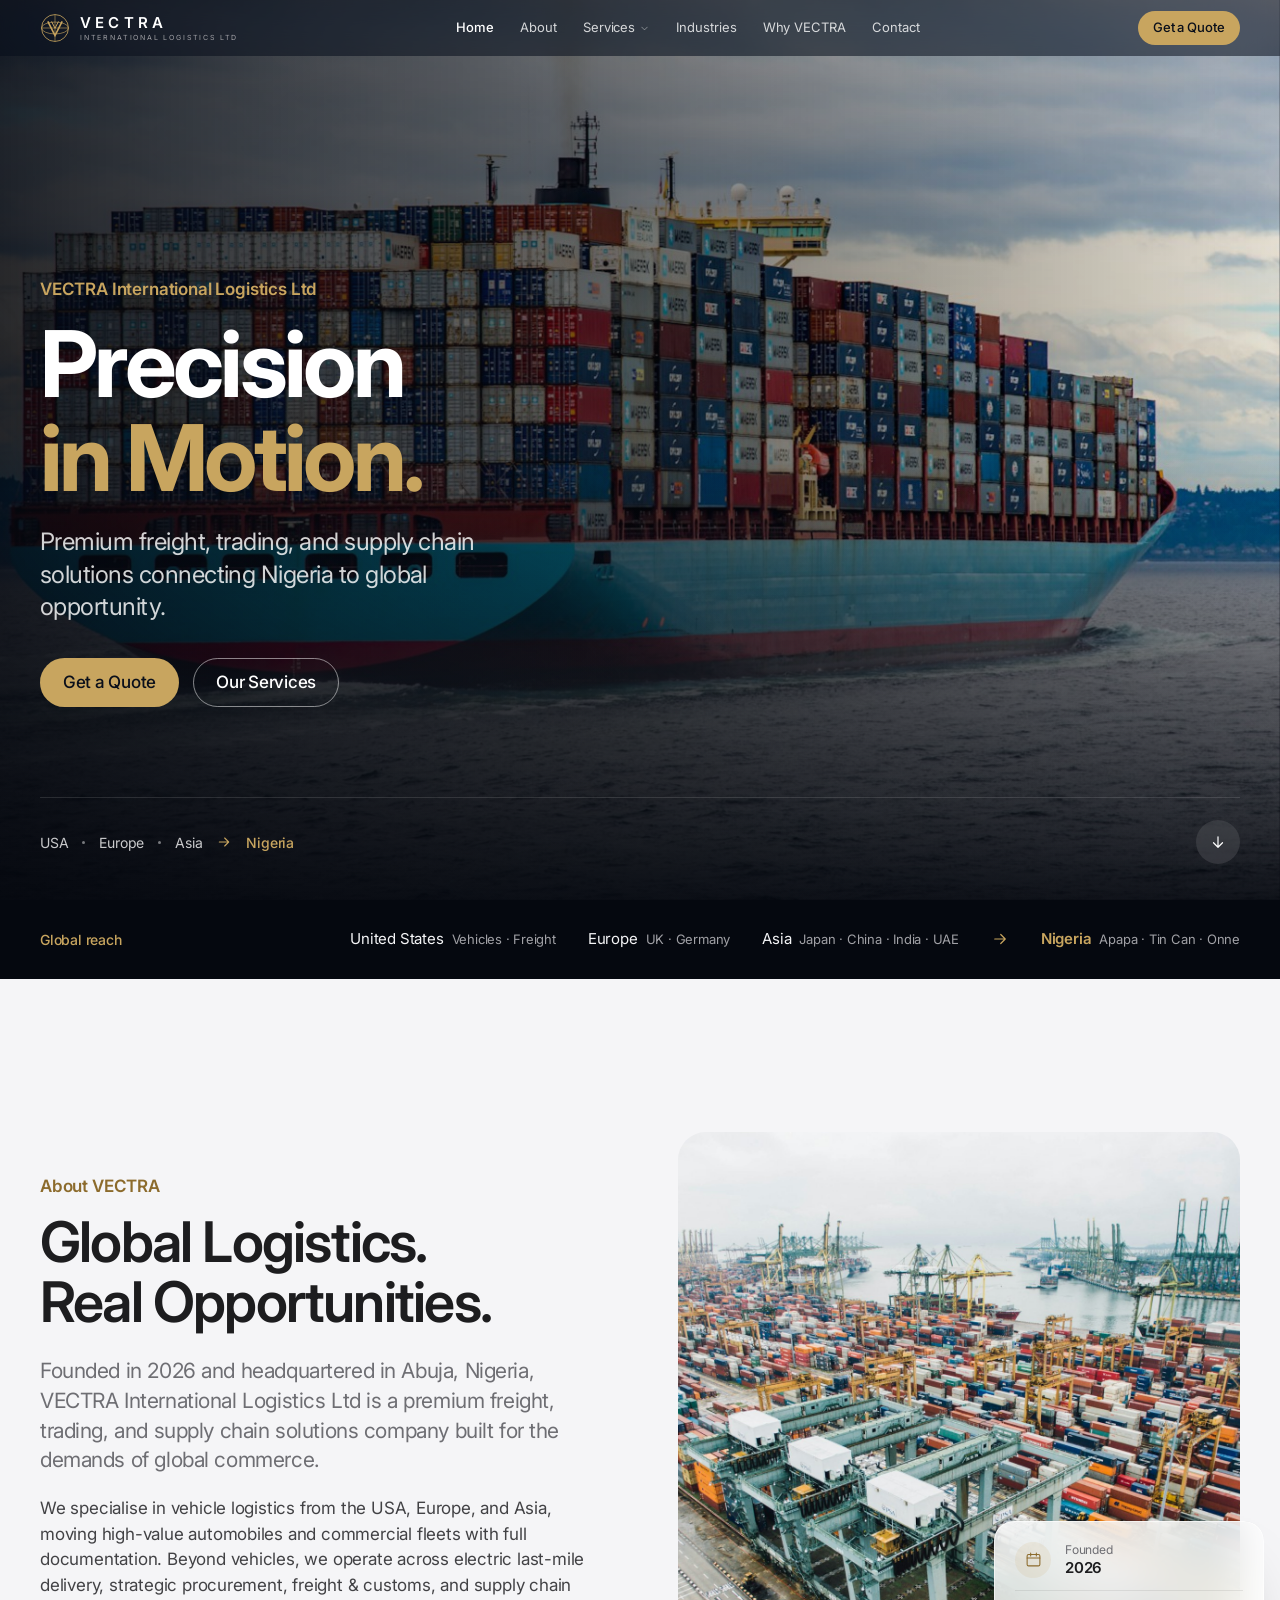
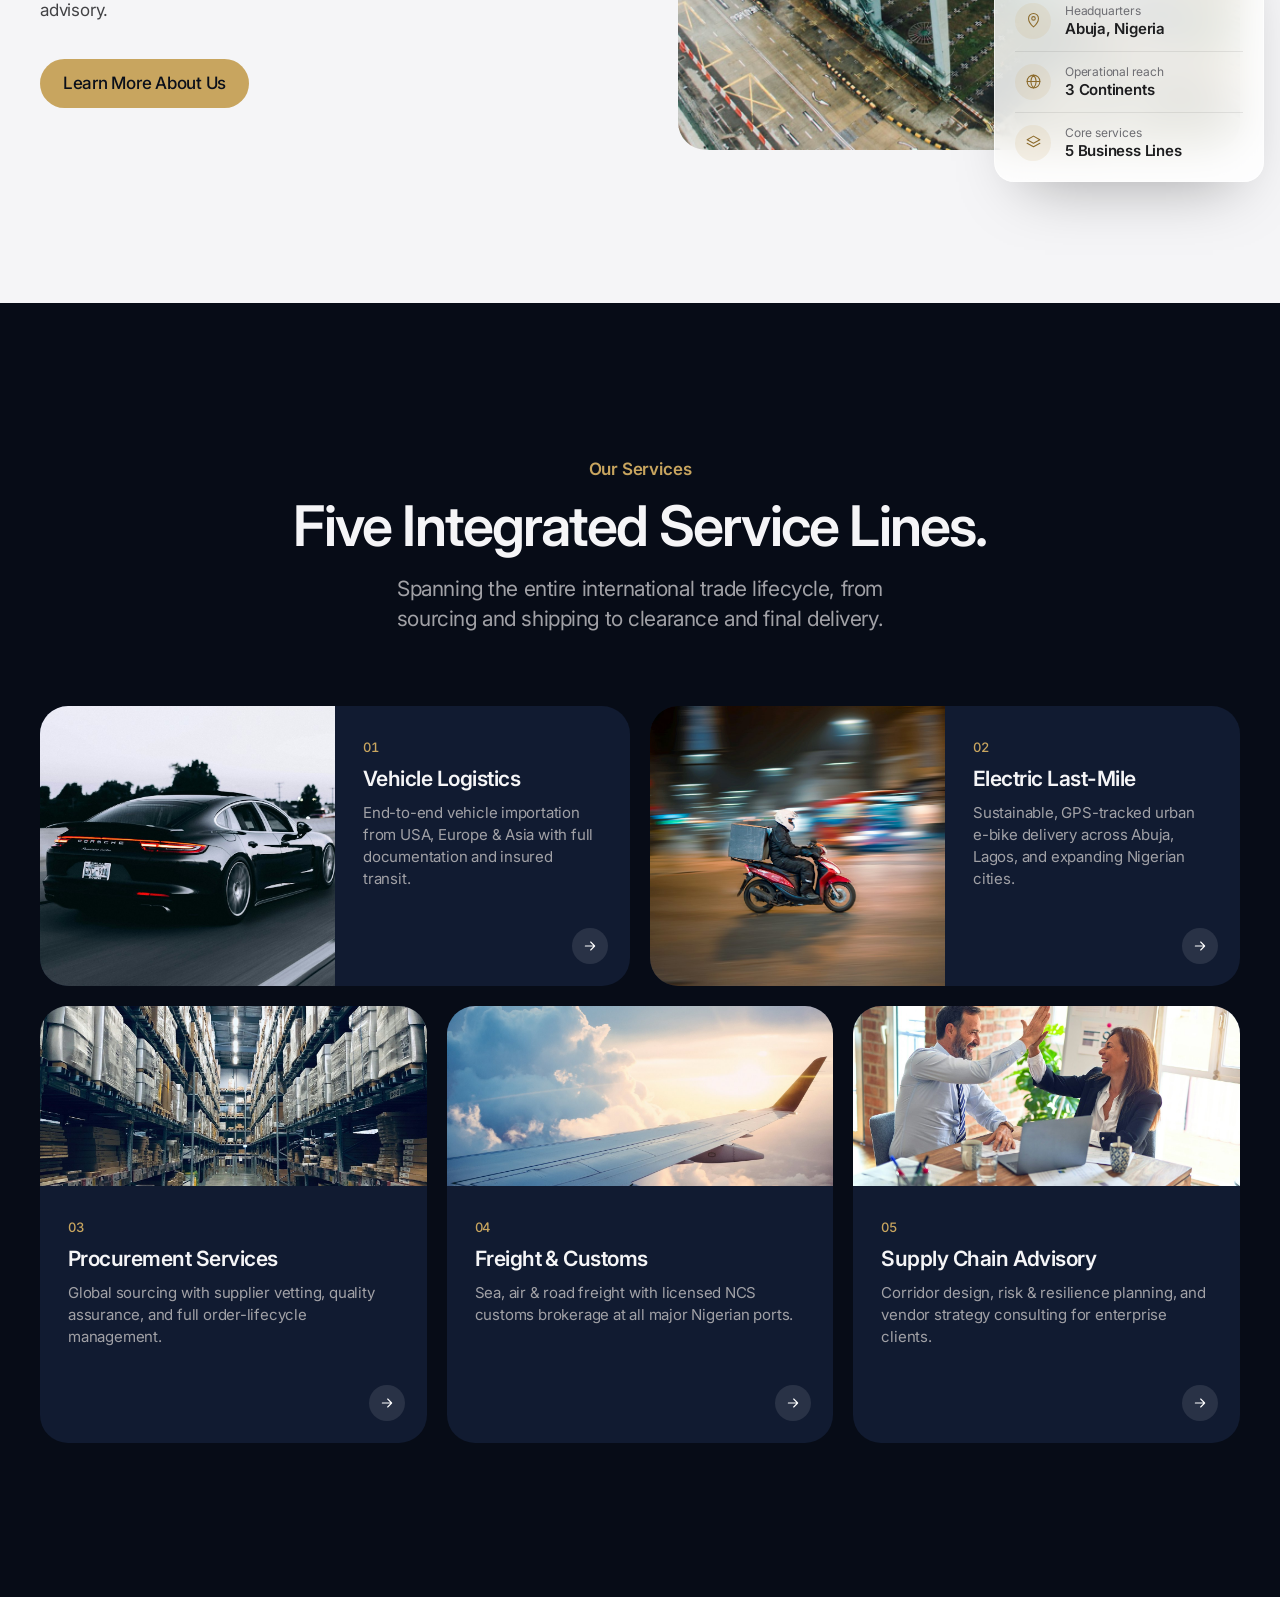
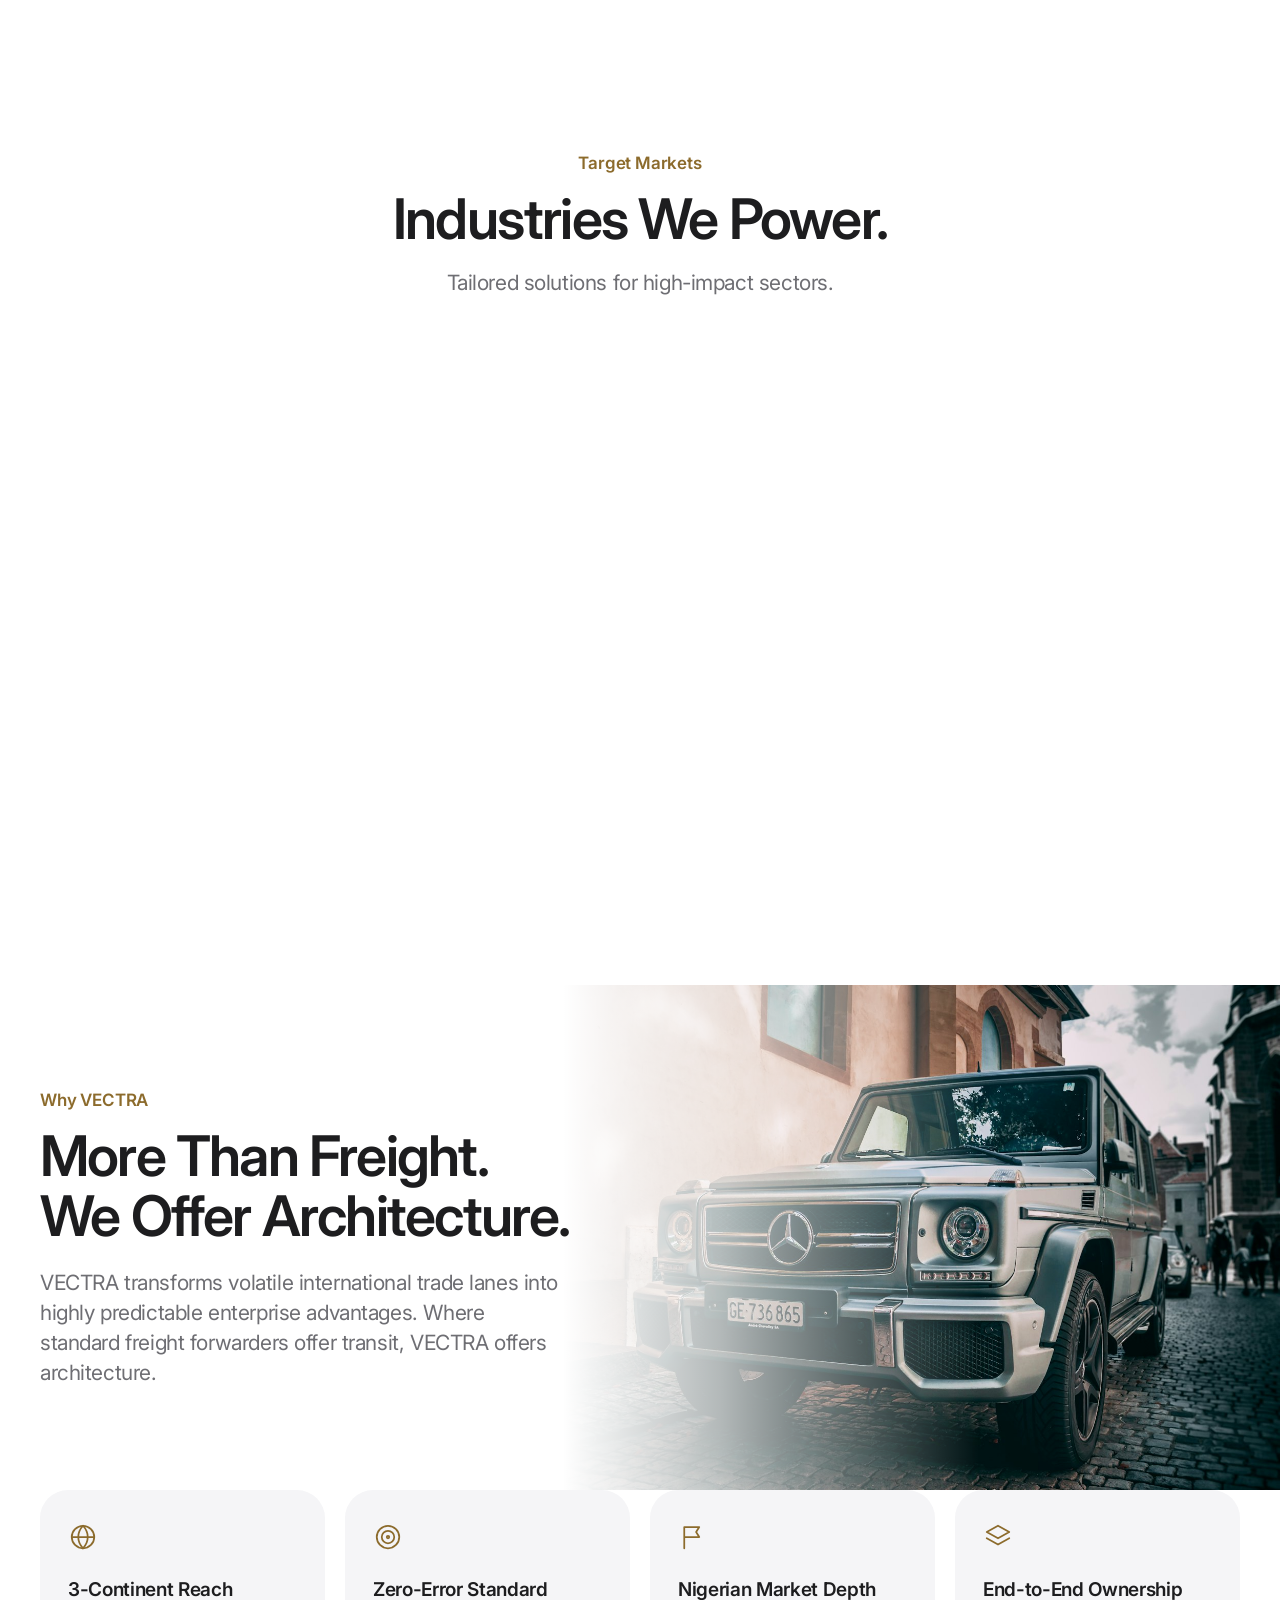
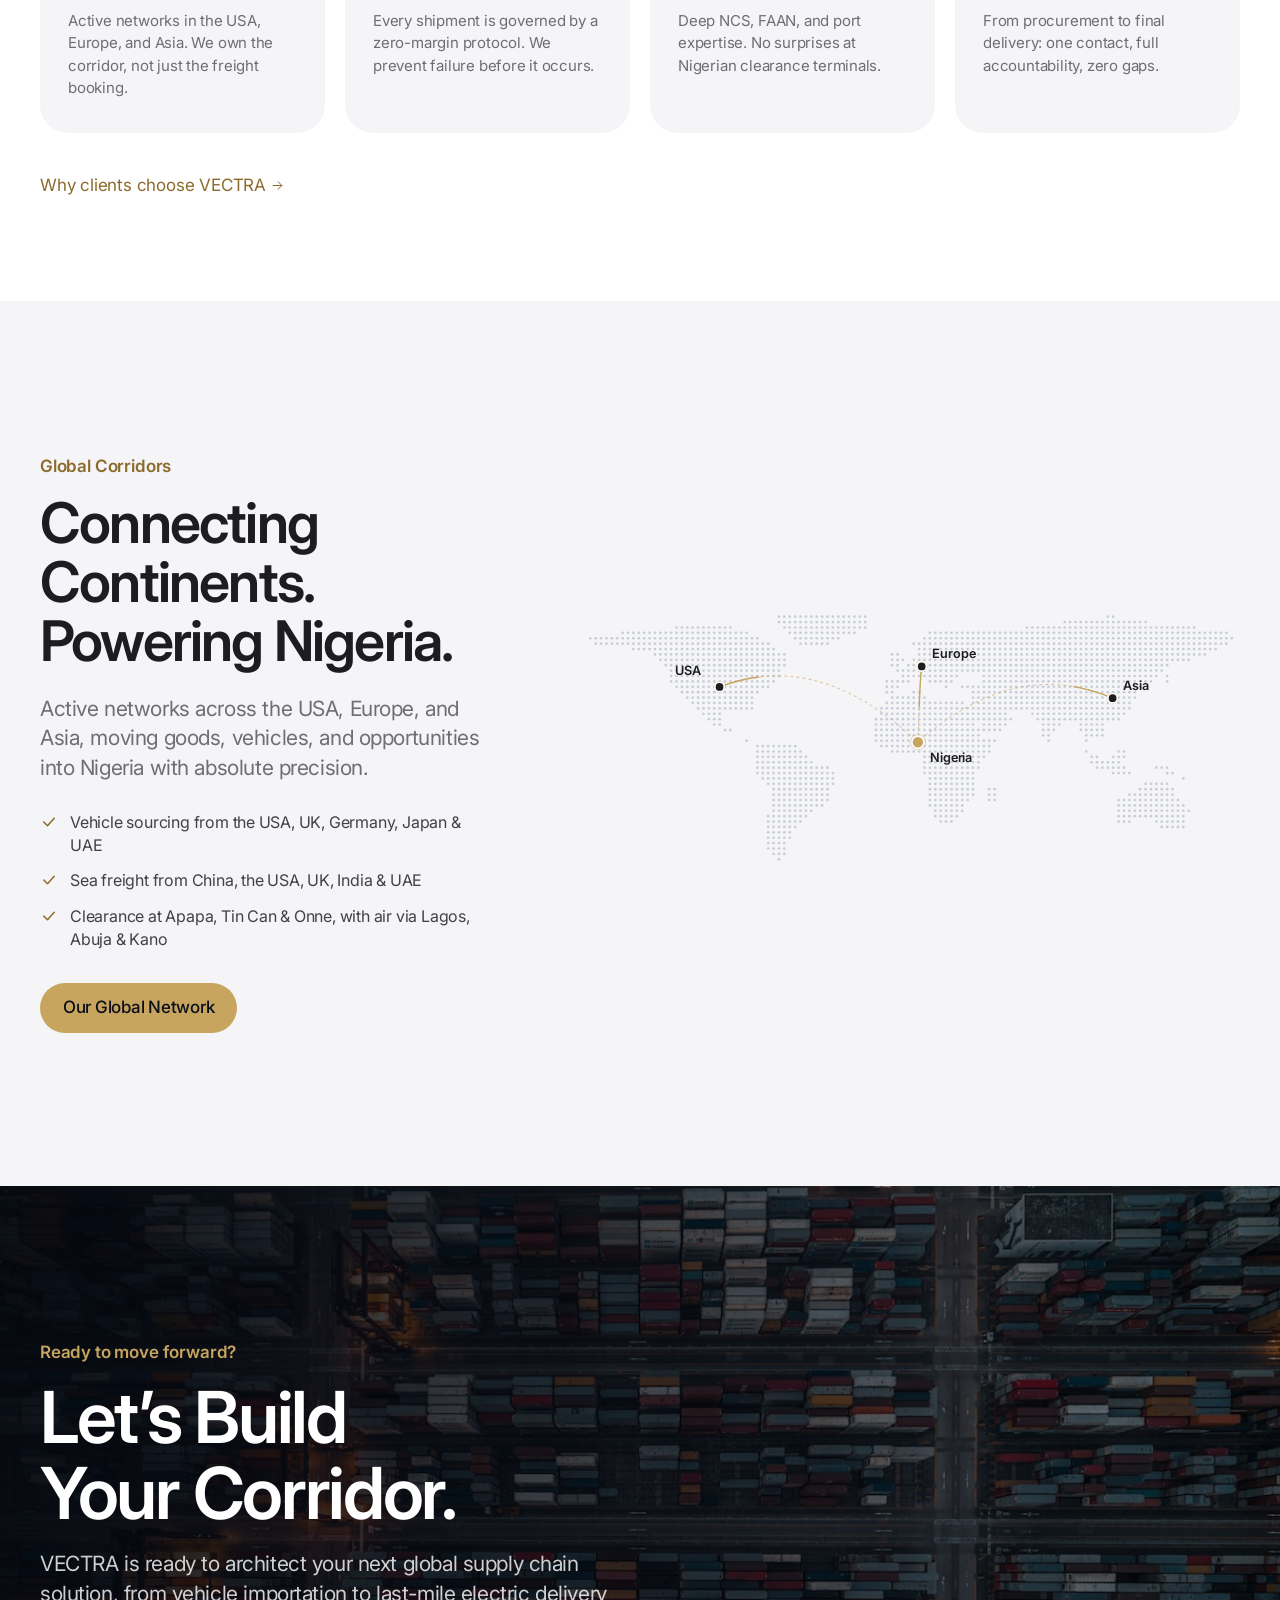
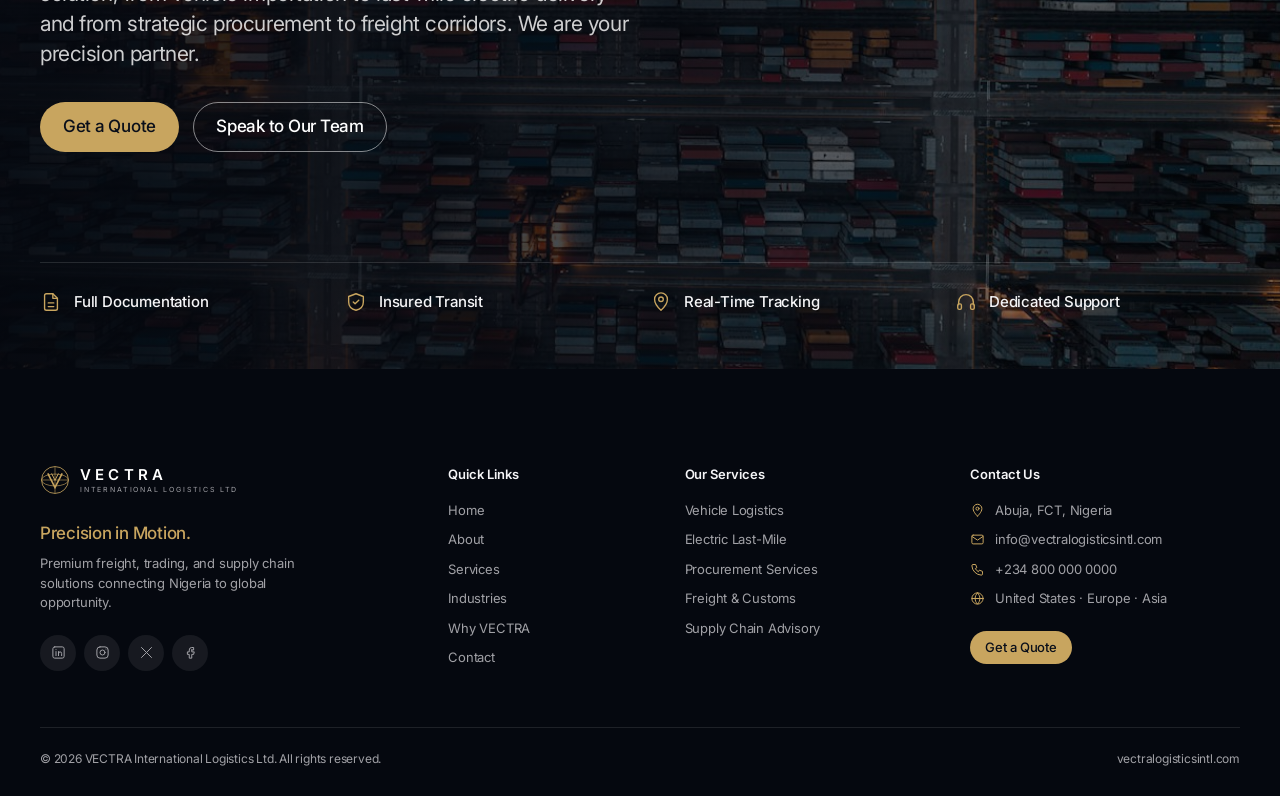
==== index.html @ 975ff4be "Initial VECTRA International Logistics website Co-Authored-By: Claude Opus 5.5 <noreply@anthropic.co" ====
<!DOCTYPE html>
<html lang="en" class="no-js">
<head>
<meta charset="utf-8">
<meta name="viewport" content="width=device-width, initial-scale=1">
<title>VECTRA International Logistics Ltd | Precision in Motion.</title>
<meta name="description" content="Premium freight, trading and supply chain solutions connecting Nigeria to global opportunity. Vehicle logistics, electric last-mile, procurement, freight &amp; customs and supply chain advisory from Abuja.">
<meta name="theme-color" content="#05080f">
<link rel="canonical" href="https://vectralogisticsintl.com/">
<meta property="og:type" content="website">
<meta property="og:site_name" content="VECTRA International Logistics Ltd">
<meta property="og:title" content="VECTRA International Logistics Ltd | Precision in Motion.">
<meta property="og:description" content="Premium freight, trading and supply chain solutions connecting Nigeria to global opportunity. Vehicle logistics, electric last-mile, procurement, freight &amp; customs and supply chain advisory from Abuja.">
<meta property="og:url" content="https://vectralogisticsintl.com/">
<meta property="og:image" content="https://vectralogisticsintl.com/images/port-cranes.jpg">
<link rel="icon" href="data:image/svg+xml,%3Csvg xmlns='http://www.w3.org/2000/svg' viewBox='0 0 48 48'%3E%3Crect width='48' height='48' rx='10' fill='%230a1729'/%3E%3Cg fill='none' stroke='%23c9a45c'%3E%3Ccircle cx='24' cy='24' r='18' stroke-width='1.6'/%3E%3Cpath d='M14.5 15L24 34l9.5-19' stroke-width='3.4'/%3E%3C/g%3E%3C/svg%3E">
<link rel="preconnect" href="https://fonts.googleapis.com">
<link rel="preconnect" href="https://fonts.gstatic.com" crossorigin>
<link href="https://fonts.googleapis.com/css2?family=Inter:opsz,wght@14..32,400;14..32,500;14..32,600;14..32,700&display=swap" rel="stylesheet">
<link rel="stylesheet" href="css/styles.css">
</head>
<body>
<a class="skip-link" href="#main">Skip to content</a>
<header class="site-header">
  <div class="container nav">
    <a class="brand" href="index.html" aria-label="VECTRA International Logistics, home"><svg class="brand__mark" viewBox="0 0 48 48" fill="none" stroke="currentColor" aria-hidden="true"><circle cx="24" cy="24" r="21.5" stroke-width="1.3"/><ellipse cx="24" cy="24" rx="21.5" ry="9.5" stroke-width="1"/><path d="M24 2.5v43M2.5 24h43" stroke-width="0.9"/><path d="M12.5 13.5L24 36l11.5-22.5" stroke-width="2.6"/><path d="M18.5 13.5L24 24.5l5.5-11" stroke-width="1.6"/></svg><span class="brand__text"><span class="brand__name">VECTRA</span><span class="brand__sub">INTERNATIONAL LOGISTICS LTD</span></span></a>
    <nav aria-label="Primary"><ul class="nav__links"><li><a href="index.html" aria-current="page">Home</a></li><li><a href="about.html">About</a></li><li class="has-dropdown"><a class="nav__toggle" href="services.html">Services <svg viewBox="0 0 24 24" fill="none" stroke="currentColor" stroke-width="1.6" stroke-linecap="round" stroke-linejoin="round" aria-hidden="true"><path d="M6 9l6 6 6-6"/></svg></a><ul class="dropdown"><li><a href="vehicle-logistics.html"><span class="num">01</span>Vehicle Logistics</a></li><li><a href="electric-last-mile.html"><span class="num">02</span>Electric Last-Mile</a></li><li><a href="procurement.html"><span class="num">03</span>Procurement Services</a></li><li><a href="freight-customs.html"><span class="num">04</span>Freight & Customs</a></li><li><a href="supply-chain-advisory.html"><span class="num">05</span>Supply Chain Advisory</a></li><li><a class="all" href="services.html">All services <svg viewBox="0 0 24 24" fill="none" stroke="currentColor" stroke-width="1.6" stroke-linecap="round" stroke-linejoin="round" aria-hidden="true"><path d="M5 12h14M13 6l6 6-6 6"/></svg></a></li></ul></li><li><a href="industries.html">Industries</a></li><li><a href="why-vectra.html">Why VECTRA</a></li><li><a href="contact.html">Contact</a></li></ul></nav>
    <div class="nav__cta">
      <a class="btn btn--gold btn--sm" href="contact.html">Get a Quote <svg viewBox="0 0 24 24" fill="none" stroke="currentColor" stroke-width="1.6" stroke-linecap="round" stroke-linejoin="round" aria-hidden="true"><path d="M5 12h14M13 6l6 6-6 6"/></svg></a>
      <button class="menu-btn" type="button" data-menu-open aria-controls="mobile-nav" aria-expanded="false" aria-label="Open menu"><svg viewBox="0 0 24 24" fill="none" stroke="currentColor" stroke-width="1.6" stroke-linecap="round" stroke-linejoin="round" aria-hidden="true"><path d="M4 7h16M4 12h16M4 17h16"/></svg></button>
    </div>
  </div>
</header>
<div class="mobile-nav" id="mobile-nav" aria-hidden="true">
  <div class="mobile-nav__top"><a class="brand" href="index.html" aria-label="VECTRA International Logistics, home"><svg class="brand__mark" viewBox="0 0 48 48" fill="none" stroke="currentColor" aria-hidden="true"><circle cx="24" cy="24" r="21.5" stroke-width="1.3"/><ellipse cx="24" cy="24" rx="21.5" ry="9.5" stroke-width="1"/><path d="M24 2.5v43M2.5 24h43" stroke-width="0.9"/><path d="M12.5 13.5L24 36l11.5-22.5" stroke-width="2.6"/><path d="M18.5 13.5L24 24.5l5.5-11" stroke-width="1.6"/></svg><span class="brand__text"><span class="brand__name">VECTRA</span><span class="brand__sub">INTERNATIONAL LOGISTICS LTD</span></span></a><button class="menu-btn" type="button" data-menu-close aria-label="Close menu" style="display:grid"><svg viewBox="0 0 24 24" fill="none" stroke="currentColor" stroke-width="1.6" stroke-linecap="round" stroke-linejoin="round" aria-hidden="true"><path d="M6 6l12 12M18 6L6 18"/></svg></button></div>
  <ul><li><a href="index.html">Home</a></li><li><a href="about.html">About</a></li><li><a href="services.html">Services</a><div class="sub"><a href="vehicle-logistics.html">01 &nbsp;Vehicle Logistics</a><a href="electric-last-mile.html">02 &nbsp;Electric Last-Mile</a><a href="procurement.html">03 &nbsp;Procurement Services</a><a href="freight-customs.html">04 &nbsp;Freight & Customs</a><a href="supply-chain-advisory.html">05 &nbsp;Supply Chain Advisory</a></div></li><li><a href="industries.html">Industries</a></li><li><a href="why-vectra.html">Why VECTRA</a></li><li><a href="contact.html">Contact</a></li></ul>
  <a class="btn btn--gold" href="contact.html">Get a Quote <svg viewBox="0 0 24 24" fill="none" stroke="currentColor" stroke-width="1.6" stroke-linecap="round" stroke-linejoin="round" aria-hidden="true"><path d="M5 12h14M13 6l6 6-6 6"/></svg></a>
</div>
<main id="main">
<section class="hero">
  <div class="hero__bg"><img src="images/port-cranes.jpg" alt="" fetchpriority="high"></div>
  <div class="container">
    <div class="hero__content">
      <p class="eyebrow eyebrow--plain hero__eyebrow">VECTRA International Logistics Ltd</p>
      <h1>Precision <span class="gold">in Motion.</span></h1>
      <p class="hero__lead">Premium freight, trading, and supply chain solutions connecting Nigeria to global opportunity.</p>
      <div class="btn-row">
        <a class="btn btn--gold" href="contact.html">Get a Quote <svg viewBox="0 0 24 24" fill="none" stroke="currentColor" stroke-width="1.6" stroke-linecap="round" stroke-linejoin="round" aria-hidden="true"><path d="M5 12h14M13 6l6 6-6 6"/></svg></a>
        <a class="btn btn--ghost" href="services.html">Our Services</a>
      </div>
    </div>
    <div class="hero__foot">
      <div class="route" aria-label="Corridors: USA, Europe and Asia to Nigeria">
        <span>USA</span><span class="sep"></span><span>Europe</span><span class="sep"></span><span>Asia</span><svg viewBox="0 0 24 24" fill="none" stroke="currentColor" stroke-width="1.6" stroke-linecap="round" stroke-linejoin="round" aria-hidden="true"><path d="M5 12h14M13 6l6 6-6 6"/></svg><strong>Nigeria</strong>
      </div>
      <a class="scroll-cue" href="#reach" aria-label="Scroll to content"><svg viewBox="0 0 24 24" fill="none" stroke="currentColor" stroke-width="1.6" stroke-linecap="round" stroke-linejoin="round" aria-hidden="true"><path d="M12 5v14M6 13l6 6 6-6"/></svg></a>
    </div>
  </div>
</section>

<section class="corridor-band" id="reach" aria-label="Global reach">
  <div class="container corridor-band__inner">
    <span class="label">Global reach</span>
    <ul class="corridor-list">
      <li>United States <small>Vehicles · Freight</small></li>
      <li>Europe <small>UK · Germany</small></li>
      <li>Asia <small>Japan · China · India · UAE</small></li>
      <li class="arrow" aria-hidden="true"><svg viewBox="0 0 24 24" fill="none" stroke="currentColor" stroke-width="1.6" stroke-linecap="round" stroke-linejoin="round" aria-hidden="true"><path d="M5 12h14M13 6l6 6-6 6"/></svg></li>
      <li><span class="dest">Nigeria</span> <small>Apapa · Tin Can · Onne</small></li>
    </ul>
  </div>
</section>

<section class="section section--cream" id="about">
  <div class="container split">
    <div class="reveal">
      <p class="eyebrow">About VECTRA</p>
      <h2>Global Logistics.<br>Real Opportunities.</h2>
      <p class="lead" style="margin-top:24px">Founded in 2026 and headquartered in Abuja, Nigeria, VECTRA International Logistics Ltd is a premium freight, trading, and supply chain solutions company built for the demands of global commerce.</p>
      <p>We specialise in vehicle logistics from the USA, Europe, and Asia, moving high-value automobiles and commercial fleets with full documentation. Beyond vehicles, we operate across electric last-mile delivery, strategic procurement, freight &amp; customs, and supply chain advisory.</p>
      <a class="btn btn--gold" href="about.html" style="margin-top:18px">Learn More About Us <svg viewBox="0 0 24 24" fill="none" stroke="currentColor" stroke-width="1.6" stroke-linecap="round" stroke-linejoin="round" aria-hidden="true"><path d="M5 12h14M13 6l6 6-6 6"/></svg></a>
    </div>
    <div class="media-stack reveal" style="--d:.15s">
      <div class="media-stack__img"><img src="images/port-aerial.jpg" alt="Aerial view of a container port with cranes and stacked containers" loading="lazy"></div>
      <div class="fact-card">
        <ul>
          <li><span class="icon-circle"><svg viewBox="0 0 24 24" fill="none" stroke="currentColor" stroke-width="1.6" stroke-linecap="round" stroke-linejoin="round" aria-hidden="true"><rect x="3" y="5" width="18" height="16" rx="2"/><path d="M3 10h18M8 3v4M16 3v4"/></svg></span><span><small>Founded</small><strong>2026</strong></span></li>
          <li><span class="icon-circle"><svg viewBox="0 0 24 24" fill="none" stroke="currentColor" stroke-width="1.6" stroke-linecap="round" stroke-linejoin="round" aria-hidden="true"><path d="M12 21s-7-6.2-7-12a7 7 0 0 1 14 0c0 5.8-7 12-7 12z"/><circle cx="12" cy="9" r="2.5"/></svg></span><span><small>Headquarters</small><strong>Abuja, Nigeria</strong></span></li>
          <li><span class="icon-circle"><svg viewBox="0 0 24 24" fill="none" stroke="currentColor" stroke-width="1.6" stroke-linecap="round" stroke-linejoin="round" aria-hidden="true"><circle cx="12" cy="12" r="9"/><path d="M3 12h18M12 3c2.5 2.7 3.8 5.7 3.8 9s-1.3 6.3-3.8 9c-2.5-2.7-3.8-5.7-3.8-9S9.5 5.7 12 3z"/></svg></span><span><small>Operational reach</small><strong>3 Continents</strong></span></li>
          <li><span class="icon-circle"><svg viewBox="0 0 24 24" fill="none" stroke="currentColor" stroke-width="1.6" stroke-linecap="round" stroke-linejoin="round" aria-hidden="true"><path d="M12 3l9 5-9 5-9-5z"/><path d="M3 13l9 5 9-5"/></svg></span><span><small>Core services</small><strong>5 Business Lines</strong></span></li>
        </ul>
      </div>
    </div>
  </div>
</section>

<section class="section dark" id="services">
  <div class="container">
    <div class="section-head section-head--center reveal">
      <p class="eyebrow eyebrow--center">Our Services</p>
      <h2>Five Integrated Service Lines.</h2>
      <p class="lead">Spanning the entire international trade lifecycle, from sourcing and shipping to clearance and final delivery.</p>
    </div>
    <div class="services-grid">
    <a class="svc-card reveal" style="--d:0.00s" href="vehicle-logistics.html">
      <div class="svc-card__img"><img src="images/car.jpg" alt="" loading="lazy"></div>
      <div class="svc-card__body">
        <span class="svc-card__num">01</span>
        <h3>Vehicle Logistics</h3>
        <p>End-to-end vehicle importation from USA, Europe & Asia with full documentation and insured transit.</p>
        <span class="go" aria-hidden="true"><svg viewBox="0 0 24 24" fill="none" stroke="currentColor" stroke-width="1.6" stroke-linecap="round" stroke-linejoin="round" aria-hidden="true"><path d="M5 12h14M13 6l6 6-6 6"/></svg></span>
      </div>
    </a>
    <a class="svc-card reveal" style="--d:0.08s" href="electric-last-mile.html">
      <div class="svc-card__img"><img src="images/scooter.jpg" alt="" loading="lazy"></div>
      <div class="svc-card__body">
        <span class="svc-card__num">02</span>
        <h3>Electric Last-Mile</h3>
        <p>Sustainable, GPS-tracked urban e-bike delivery across Abuja, Lagos, and expanding Nigerian cities.</p>
        <span class="go" aria-hidden="true"><svg viewBox="0 0 24 24" fill="none" stroke="currentColor" stroke-width="1.6" stroke-linecap="round" stroke-linejoin="round" aria-hidden="true"><path d="M5 12h14M13 6l6 6-6 6"/></svg></span>
      </div>
    </a>
    <a class="svc-card reveal" style="--d:0.16s" href="procurement.html">
      <div class="svc-card__img"><img src="images/warehouse-boxes.jpg" alt="" loading="lazy"></div>
      <div class="svc-card__body">
        <span class="svc-card__num">03</span>
        <h3>Procurement Services</h3>
        <p>Global sourcing with supplier vetting, quality assurance, and full order-lifecycle management.</p>
        <span class="go" aria-hidden="true"><svg viewBox="0 0 24 24" fill="none" stroke="currentColor" stroke-width="1.6" stroke-linecap="round" stroke-linejoin="round" aria-hidden="true"><path d="M5 12h14M13 6l6 6-6 6"/></svg></span>
      </div>
    </a>
    <a class="svc-card reveal" style="--d:0.24s" href="freight-customs.html">
      <div class="svc-card__img"><img src="images/plane.jpg" alt="" loading="lazy"></div>
      <div class="svc-card__body">
        <span class="svc-card__num">04</span>
        <h3>Freight & Customs</h3>
        <p>Sea, air & road freight with licensed NCS customs brokerage at all major Nigerian ports.</p>
        <span class="go" aria-hidden="true"><svg viewBox="0 0 24 24" fill="none" stroke="currentColor" stroke-width="1.6" stroke-linecap="round" stroke-linejoin="round" aria-hidden="true"><path d="M5 12h14M13 6l6 6-6 6"/></svg></span>
      </div>
    </a>
    <a class="svc-card reveal" style="--d:0.32s" href="supply-chain-advisory.html">
      <div class="svc-card__img"><img src="images/meeting.jpg" alt="" loading="lazy"></div>
      <div class="svc-card__body">
        <span class="svc-card__num">05</span>
        <h3>Supply Chain Advisory</h3>
        <p>Corridor design, risk & resilience planning, and vendor strategy consulting for enterprise clients.</p>
        <span class="go" aria-hidden="true"><svg viewBox="0 0 24 24" fill="none" stroke="currentColor" stroke-width="1.6" stroke-linecap="round" stroke-linejoin="round" aria-hidden="true"><path d="M5 12h14M13 6l6 6-6 6"/></svg></span>
      </div>
    </a>
    </div>
  </div>
</section>

<section class="section section--white" id="industries">
  <div class="container">
    <div class="section-head section-head--center reveal">
      <p class="eyebrow eyebrow--center">Target Markets</p>
      <h2>Industries We Power.</h2>
      <p class="lead">Tailored solutions for high-impact sectors.</p>
    </div>
    <div class="ind-grid">
    <article class="ind-card reveal" style="--d:0.00s">
      <div class="ind-card__img"><img src="images/suv.jpg" alt="" loading="lazy"></div>
      <div class="ind-card__body"><h3>Automotive & Fleet</h3><p>Importers, dealers, and fleet managers needing precision-timed vehicle delivery.</p></div>
    </article>
    <article class="ind-card reveal" style="--d:0.08s">
      <div class="ind-card__img"><img src="images/truck-scania.jpg" alt="" loading="lazy"></div>
      <div class="ind-card__body"><h3>Enterprise & Industry</h3><p>Manufacturers requiring predictable multi-corridor distribution infrastructure.</p></div>
    </article>
    <article class="ind-card reveal" style="--d:0.16s">
      <div class="ind-card__img"><img src="images/courier.jpg" alt="" loading="lazy"></div>
      <div class="ind-card__body"><h3>Urban E-Commerce</h3><p>Online retailers requiring sustainable, precision-tracked last-mile delivery.</p></div>
    </article>
    <article class="ind-card reveal" style="--d:0.24s">
      <div class="ind-card__img"><img src="images/gov.jpg" alt="" loading="lazy"></div>
      <div class="ind-card__body"><h3>Government & NGOs</h3><p>Public-sector agencies requiring scalable, transparent international supply solutions.</p></div>
    </article>
    </div>
    <div style="text-align:center;margin-top:48px" class="reveal"><a class="link-arrow" href="industries.html">Explore industries <svg viewBox="0 0 24 24" fill="none" stroke="currentColor" stroke-width="1.6" stroke-linecap="round" stroke-linejoin="round" aria-hidden="true"><path d="M5 12h14M13 6l6 6-6 6"/></svg></a></div>
  </div>
</section>

<section class="why-hero" id="why">
  <div class="why-hero__img"><img src="images/gwagon.jpg" alt="" loading="lazy"></div>
  <div class="container">
    <div class="why-hero__text reveal">
      <p class="eyebrow">Why VECTRA</p>
      <h2>More Than Freight.<br>We Offer Architecture.</h2>
      <p class="lead" style="margin-top:22px">VECTRA transforms volatile international trade lanes into highly predictable enterprise advantages. Where standard freight forwarders offer transit, VECTRA offers architecture.</p>
    </div>
  </div>
</section>
<section class="section--tight" style="padding-top:0;background:var(--bg)">
  <div class="container">
    <div class="feature-grid">
      <article class="feature reveal" style="--d:0.00s">
        <div class="icon-circle"><svg viewBox="0 0 24 24" fill="none" stroke="currentColor" stroke-width="1.6" stroke-linecap="round" stroke-linejoin="round" aria-hidden="true"><circle cx="12" cy="12" r="9"/><path d="M3 12h18M12 3c2.5 2.7 3.8 5.7 3.8 9s-1.3 6.3-3.8 9c-2.5-2.7-3.8-5.7-3.8-9S9.5 5.7 12 3z"/></svg></div>
        <h3>3-Continent Reach</h3>
        <p>Active networks in the USA, Europe, and Asia. We own the corridor, not just the freight booking.</p>
      </article>
      <article class="feature reveal" style="--d:0.08s">
        <div class="icon-circle"><svg viewBox="0 0 24 24" fill="none" stroke="currentColor" stroke-width="1.6" stroke-linecap="round" stroke-linejoin="round" aria-hidden="true"><circle cx="12" cy="12" r="9"/><circle cx="12" cy="12" r="5"/><circle cx="12" cy="12" r="1"/></svg></div>
        <h3>Zero-Error Standard</h3>
        <p>Every shipment is governed by a zero-margin protocol. We prevent failure before it occurs.</p>
      </article>
      <article class="feature reveal" style="--d:0.16s">
        <div class="icon-circle"><svg viewBox="0 0 24 24" fill="none" stroke="currentColor" stroke-width="1.6" stroke-linecap="round" stroke-linejoin="round" aria-hidden="true"><path d="M5 21V4M5 4h12l-2.5 4L17 12H5"/></svg></div>
        <h3>Nigerian Market Depth</h3>
        <p>Deep NCS, FAAN, and port expertise. No surprises at Nigerian clearance terminals.</p>
      </article>
      <article class="feature reveal" style="--d:0.24s">
        <div class="icon-circle"><svg viewBox="0 0 24 24" fill="none" stroke="currentColor" stroke-width="1.6" stroke-linecap="round" stroke-linejoin="round" aria-hidden="true"><path d="M12 3l9 5-9 5-9-5z"/><path d="M3 13l9 5 9-5"/></svg></div>
        <h3>End-to-End Ownership</h3>
        <p>From procurement to final delivery: one contact, full accountability, zero gaps.</p>
      </article>
    </div>
    <div style="margin-top:40px" class="reveal"><a class="link-arrow" href="why-vectra.html">Why clients choose VECTRA <svg viewBox="0 0 24 24" fill="none" stroke="currentColor" stroke-width="1.6" stroke-linecap="round" stroke-linejoin="round" aria-hidden="true"><path d="M5 12h14M13 6l6 6-6 6"/></svg></a></div>
  </div>
</section>

<section class="section section--cream" id="corridors">
  <div class="container split split--map">
    <div class="reveal">
      <p class="eyebrow">Global Corridors</p>
      <h2>Connecting Continents. Powering Nigeria.</h2>
      <p class="lead" style="margin:22px 0 28px">Active networks across the USA, Europe, and Asia, moving goods, vehicles, and opportunities into Nigeria with absolute precision.</p>
      <ul class="bullets"><li><svg viewBox="0 0 24 24" fill="none" stroke="currentColor" stroke-width="1.6" stroke-linecap="round" stroke-linejoin="round" aria-hidden="true"><path d="M5 12l5 5 9-10"/></svg><span>Vehicle sourcing from the USA, UK, Germany, Japan & UAE</span></li><li><svg viewBox="0 0 24 24" fill="none" stroke="currentColor" stroke-width="1.6" stroke-linecap="round" stroke-linejoin="round" aria-hidden="true"><path d="M5 12l5 5 9-10"/></svg><span>Sea freight from China, the USA, UK, India & UAE</span></li><li><svg viewBox="0 0 24 24" fill="none" stroke="currentColor" stroke-width="1.6" stroke-linecap="round" stroke-linejoin="round" aria-hidden="true"><path d="M5 12l5 5 9-10"/></svg><span>Clearance at Apapa, Tin Can & Onne, with air via Lagos, Abuja & Kano</span></li></ul>
      <a class="btn btn--gold" href="why-vectra.html" style="margin-top:32px">Our Global Network <svg viewBox="0 0 24 24" fill="none" stroke="currentColor" stroke-width="1.6" stroke-linecap="round" stroke-linejoin="round" aria-hidden="true"><path d="M5 12h14M13 6l6 6-6 6"/></svg></a>
    </div>
    <div class="reveal" style="--d:.15s"><div class="map-wrap"><svg class="map-svg" viewBox="0 0 1000 372" role="img" aria-label="Map of VECTRA corridors from the USA, Europe and Asia into Nigeria"><image class="map-dots" href="images/world-dots.svg" width="1000" height="372"/><path class="arc" d="M227.8 108.3 Q375.0 51.5 522.2 190.3"/><path class="arc" d="M527.8 77.8 Q525.0 98.0 522.2 190.3"/><path class="arc" d="M811.1 125.0 Q666.7 62.9 522.2 190.3"/><path class="arc-glow" d="M227.8 108.3 Q375.0 51.5 522.2 190.3" style="animation-delay:0.0s"/><path class="arc-glow" d="M527.8 77.8 Q525.0 98.0 522.2 190.3" style="animation-delay:0.7s"/><path class="arc-glow" d="M811.1 125.0 Q666.7 62.9 522.2 190.3" style="animation-delay:1.4s"/><g class="node"><circle class="pulse" cx="227.8" cy="108.3" r="9" style="animation-delay:0.0s"/><circle class="core" cx="227.8" cy="108.3" r="7"/><text x="199.8" y="90.3" text-anchor="end">USA</text></g><g class="node"><circle class="pulse" cx="527.8" cy="77.8" r="9" style="animation-delay:0.5s"/><circle class="core" cx="527.8" cy="77.8" r="7"/><text x="543.8" y="65.8" text-anchor="start">Europe</text></g><g class="node"><circle class="pulse" cx="811.1" cy="125.0" r="9" style="animation-delay:1.0s"/><circle class="core" cx="811.1" cy="125.0" r="7"/><text x="827.1" y="113.0" text-anchor="start">Asia</text></g><g class="node node--hub"><circle class="pulse" cx="522.2" cy="190.3" r="12"/><circle class="core" cx="522.2" cy="190.3" r="9"/><text x="540.2" y="220.3">Nigeria</text></g></svg></div></div>
  </div>
</section>

<section class="cta">
  <div class="cta__bg"><img src="images/port-night.jpg" alt="" loading="lazy"></div>
  <div class="container">
    <div class="reveal" style="max-width:720px">
      <p class="eyebrow">Ready to move forward?</p>
      <h2>Let’s Build Your Corridor.</h2>
      <p class="lead">VECTRA is ready to architect your next global supply chain solution, from vehicle importation to last-mile electric delivery and from strategic procurement to freight corridors. We are your precision partner.</p>
      <div class="btn-row">
        <a class="btn btn--gold" href="contact.html">Get a Quote <svg viewBox="0 0 24 24" fill="none" stroke="currentColor" stroke-width="1.6" stroke-linecap="round" stroke-linejoin="round" aria-hidden="true"><path d="M5 12h14M13 6l6 6-6 6"/></svg></a>
        <a class="btn btn--ghost" href="mailto:info@vectralogisticsintl.com">Speak to Our Team</a>
      </div>
    </div>
    <ul class="assurances">
      <li><svg viewBox="0 0 24 24" fill="none" stroke="currentColor" stroke-width="1.6" stroke-linecap="round" stroke-linejoin="round" aria-hidden="true"><path d="M14 3H7a2 2 0 0 0-2 2v14a2 2 0 0 0 2 2h10a2 2 0 0 0 2-2V8z"/><path d="M14 3v5h5M9 13h6M9 17h6"/></svg>Full Documentation</li>
      <li><svg viewBox="0 0 24 24" fill="none" stroke="currentColor" stroke-width="1.6" stroke-linecap="round" stroke-linejoin="round" aria-hidden="true"><path d="M12 3l8 3v6c0 5-3.5 8-8 9-4.5-1-8-4-8-9V6z"/><path d="M9 12l2 2 4-4"/></svg>Insured Transit</li>
      <li><svg viewBox="0 0 24 24" fill="none" stroke="currentColor" stroke-width="1.6" stroke-linecap="round" stroke-linejoin="round" aria-hidden="true"><path d="M12 21s-7-6.2-7-12a7 7 0 0 1 14 0c0 5.8-7 12-7 12z"/><circle cx="12" cy="9" r="2.5"/></svg>Real-Time Tracking</li>
      <li><svg viewBox="0 0 24 24" fill="none" stroke="currentColor" stroke-width="1.6" stroke-linecap="round" stroke-linejoin="round" aria-hidden="true"><path d="M4 15v-3a8 8 0 0 1 16 0v3"/><rect x="3" y="14" width="4" height="6" rx="1.5"/><rect x="17" y="14" width="4" height="6" rx="1.5"/></svg>Dedicated Support</li>
    </ul>
  </div>
</section>
</main>
<footer class="site-footer">
  <div class="container">
    <div class="footer-grid">
      <div class="footer-brand">
        <a class="brand" href="index.html" aria-label="VECTRA home"><svg class="brand__mark" viewBox="0 0 48 48" fill="none" stroke="currentColor" aria-hidden="true"><circle cx="24" cy="24" r="21.5" stroke-width="1.3"/><ellipse cx="24" cy="24" rx="21.5" ry="9.5" stroke-width="1"/><path d="M24 2.5v43M2.5 24h43" stroke-width="0.9"/><path d="M12.5 13.5L24 36l11.5-22.5" stroke-width="2.6"/><path d="M18.5 13.5L24 24.5l5.5-11" stroke-width="1.6"/></svg><span class="brand__text"><span class="brand__name">VECTRA</span><span class="brand__sub">INTERNATIONAL LOGISTICS LTD</span></span></a>
        <p class="tag">Precision in Motion.</p>
        <p>Premium freight, trading, and supply chain solutions connecting Nigeria to global opportunity.</p>
        <!-- TODO: replace # with the real social profile URLs -->
        <div class="socials"><a href="#" aria-label="VECTRA on Linkedin"><svg viewBox="0 0 24 24" fill="none" stroke="currentColor" stroke-width="1.6" stroke-linecap="round" stroke-linejoin="round" aria-hidden="true"><rect x="3" y="3" width="18" height="18" rx="3"/><path d="M8 10.5V17M8 7.5v.01M12 17v-6.5M12 13.5a2.5 2.5 0 0 1 5 0V17"/></svg></a><a href="#" aria-label="VECTRA on Instagram"><svg viewBox="0 0 24 24" fill="none" stroke="currentColor" stroke-width="1.6" stroke-linecap="round" stroke-linejoin="round" aria-hidden="true"><rect x="3" y="3" width="18" height="18" rx="5"/><circle cx="12" cy="12" r="4"/><path d="M17.5 6.5v.01"/></svg></a><a href="#" aria-label="VECTRA on X"><svg viewBox="0 0 24 24" fill="none" stroke="currentColor" stroke-width="1.6" stroke-linecap="round" stroke-linejoin="round" aria-hidden="true"><path d="M4 4l16 16M20 4L4 20"/></svg></a><a href="#" aria-label="VECTRA on Facebook"><svg viewBox="0 0 24 24" fill="none" stroke="currentColor" stroke-width="1.6" stroke-linecap="round" stroke-linejoin="round" aria-hidden="true"><path d="M14 8h3V4h-3a4 4 0 0 0-4 4v3H7v4h3v6h4v-6h3l1-4h-4V8z"/></svg></a></div>
      </div>
      <div><h4>Quick Links</h4><ul><li><a href="index.html">Home</a></li><li><a href="about.html">About</a></li><li><a href="services.html">Services</a></li><li><a href="industries.html">Industries</a></li><li><a href="why-vectra.html">Why VECTRA</a></li><li><a href="contact.html">Contact</a></li></ul></div>
      <div><h4>Our Services</h4><ul><li><a href="vehicle-logistics.html">Vehicle Logistics</a></li><li><a href="electric-last-mile.html">Electric Last-Mile</a></li><li><a href="procurement.html">Procurement Services</a></li><li><a href="freight-customs.html">Freight & Customs</a></li><li><a href="supply-chain-advisory.html">Supply Chain Advisory</a></li></ul></div>
      <div>
        <h4>Contact Us</h4>
        <ul class="contact-list">
          <li><svg viewBox="0 0 24 24" fill="none" stroke="currentColor" stroke-width="1.6" stroke-linecap="round" stroke-linejoin="round" aria-hidden="true"><path d="M12 21s-7-6.2-7-12a7 7 0 0 1 14 0c0 5.8-7 12-7 12z"/><circle cx="12" cy="9" r="2.5"/></svg><span>Abuja, FCT, Nigeria</span></li>
          <li><svg viewBox="0 0 24 24" fill="none" stroke="currentColor" stroke-width="1.6" stroke-linecap="round" stroke-linejoin="round" aria-hidden="true"><rect x="3" y="5" width="18" height="14" rx="2"/><path d="M3 7l9 6 9-6"/></svg><a href="mailto:info@vectralogisticsintl.com">info@vectralogisticsintl.com</a></li>
          <!-- TODO: replace placeholder phone number -->
          <li><svg viewBox="0 0 24 24" fill="none" stroke="currentColor" stroke-width="1.6" stroke-linecap="round" stroke-linejoin="round" aria-hidden="true"><path d="M5 4h4l2 5-2.5 1.5a11 11 0 0 0 5 5L15 13l5 2v4a2 2 0 0 1-2 2A16 16 0 0 1 3 6a2 2 0 0 1 2-2"/></svg><a href="tel:+2348000000000">+234 800 000 0000</a></li>
          <li><svg viewBox="0 0 24 24" fill="none" stroke="currentColor" stroke-width="1.6" stroke-linecap="round" stroke-linejoin="round" aria-hidden="true"><circle cx="12" cy="12" r="9"/><path d="M3 12h18M12 3c2.5 2.7 3.8 5.7 3.8 9s-1.3 6.3-3.8 9c-2.5-2.7-3.8-5.7-3.8-9S9.5 5.7 12 3z"/></svg><span>United States · Europe · Asia</span></li>
        </ul>
        <a class="btn btn--gold btn--sm" href="contact.html">Get a Quote <svg viewBox="0 0 24 24" fill="none" stroke="currentColor" stroke-width="1.6" stroke-linecap="round" stroke-linejoin="round" aria-hidden="true"><path d="M5 12h14M13 6l6 6-6 6"/></svg></a>
      </div>
    </div>
    <div class="footer-bottom">
      <span>&copy; <span data-year>2026</span> VECTRA International Logistics Ltd. All rights reserved.</span>
      <span>vectralogisticsintl.com</span>
    </div>
  </div>
</footer>
<script src="js/main.js"></script>
</body>
</html>
---- css/styles.css ----
/* ==========================================================================
   VECTRA International Logistics Ltd — "Precision in Motion."
   Visual language: Apple HIG (clarity, deference, depth) in VECTRA navy + gold.
   ========================================================================== */

:root {
  /* Brand */
  --gold: #c8a55f;
  --gold-bright: #dcbd7c;
  --gold-ink: #8c6b2c;          /* gold that passes contrast on white */

  /* Light surfaces */
  --bg: #ffffff;
  --bg-2: #f5f5f7;
  --ink: #1d1d1f;
  --ink-2: #424245;
  --muted: #6e6e73;
  --line: rgba(0, 0, 0, 0.08);

  /* Dark surfaces (navy, pushed toward black) */
  --navy-950: #05080f;
  --navy-900: #070c17;
  --navy-850: #0c1426;
  --navy-800: #111b31;
  --navy-700: #1a2742;
  --on-dark: #f5f5f7;
  --on-dark-2: #a1a1a6;
  --line-dark: rgba(255, 255, 255, 0.1);

  --accent: var(--gold);

  --sans: -apple-system, BlinkMacSystemFont, "SF Pro Display", "SF Pro Text", "Inter", "Helvetica Neue", Arial, sans-serif;

  --r-sm: 12px;
  --r: 20px;
  --r-lg: 28px;
  --shadow: 0 30px 60px -30px rgba(0, 0, 0, 0.35);
  --shadow-soft: 0 12px 40px -20px rgba(0, 0, 0, 0.18);
  --container: 1200px;
  --gutter: clamp(20px, 4vw, 40px);
  --ease: cubic-bezier(0.25, 1, 0.5, 1);      /* ≈ critically damped spring */
  --ease-press: cubic-bezier(0.3, 0, 0.2, 1);
}

*,
*::before,
*::after { box-sizing: border-box; }

html { scroll-behavior: smooth; -webkit-text-size-adjust: 100%; }

body {
  margin: 0;
  font-family: var(--sans);
  font-size: 17px;
  line-height: 1.5;
  letter-spacing: -0.012em;
  color: var(--ink-2);
  background: var(--bg);
  -webkit-font-smoothing: antialiased;
  -moz-osx-font-smoothing: grayscale;
  font-optical-sizing: auto;
  overflow-x: hidden;
}

img { display: block; max-width: 100%; height: auto; }
a { color: inherit; text-decoration: none; }
button, input, select, textarea { font: inherit; color: inherit; letter-spacing: inherit; }
svg { flex-shrink: 0; }

h1, h2, h3, h4 { margin: 0; color: var(--ink); font-weight: 600; text-wrap: balance; }
h1 { font-size: clamp(3rem, 7.4vw, 5.75rem); line-height: 1.02; letter-spacing: -0.04em; font-weight: 700; }
h2 { font-size: clamp(2.2rem, 4.6vw, 3.5rem); line-height: 1.06; letter-spacing: -0.032em; }
h3 { font-size: 1.1875rem; line-height: 1.3; letter-spacing: -0.018em; }
p { margin: 0 0 1em; }
p:last-child { margin-bottom: 0; }

.container { width: min(var(--container), 100% - var(--gutter) * 2); margin-inline: auto; }
.gold { color: var(--gold); }
.accent { color: var(--accent); }
.sr-only { position: absolute; width: 1px; height: 1px; overflow: hidden; clip: rect(0 0 0 0); white-space: nowrap; }

.skip-link {
  position: absolute; left: 16px; top: -60px; z-index: 200;
  background: var(--gold); color: var(--navy-900); padding: 10px 16px; border-radius: 980px; font-weight: 600;
}
.skip-link:focus { top: 16px; }
:focus-visible { outline: 2px solid var(--gold); outline-offset: 3px; border-radius: 6px; }

/* ---------- Eyebrow / section heads ---------- */
.eyebrow {
  display: block; margin: 0 0 14px;
  font-size: 1.0625rem; font-weight: 600; letter-spacing: -0.01em;
  color: var(--gold-ink);
}
.dark .eyebrow, .page-hero .eyebrow, .hero .eyebrow, .cta .eyebrow { color: var(--gold); }
.eyebrow--center { text-align: center; }

.section-head { max-width: 760px; margin-bottom: clamp(44px, 6vw, 72px); }
.section-head--center { text-align: center; margin-inline: auto; }
.section-head .lead { margin-top: 18px; }
.lead { font-size: 1.3125rem; line-height: 1.42; letter-spacing: -0.02em; color: var(--muted); max-width: 40ch; }
.dark .lead { color: var(--on-dark-2); }
.section-head--center .lead { margin-inline: auto; }

/* ---------- Buttons ---------- */
.btn {
  display: inline-flex; align-items: center; justify-content: center; gap: 8px;
  min-height: 44px; padding: 11px 22px; border-radius: 980px; border: 1px solid transparent;
  font-size: 1.0625rem; font-weight: 500; letter-spacing: -0.015em; cursor: pointer; white-space: nowrap;
  transition: background-color 0.25s var(--ease), color 0.25s var(--ease), border-color 0.25s var(--ease), transform 0.12s var(--ease-press);
  -webkit-tap-highlight-color: transparent;
}
.btn svg { display: none; }
.btn:active { transform: scale(0.97); }
.btn--gold { background: var(--gold); color: #0a0f1a; }
.btn--gold:hover { background: var(--gold-bright); }
.btn--ghost { border-color: rgba(255, 255, 255, 0.5); color: #fff; }
.btn--ghost:hover { background: rgba(255, 255, 255, 0.1); border-color: #fff; }
.btn--outline { background: var(--ink); color: #fff; }
.btn--outline:hover { background: #000; }
.btn--sm { min-height: 32px; padding: 6px 14px; font-size: 0.8125rem; font-weight: 500; letter-spacing: -0.005em; }
.btn-row { display: flex; flex-wrap: wrap; gap: 14px; align-items: center; }

.link-arrow {
  display: inline-flex; align-items: center; gap: 4px;
  font-size: 1.0625rem; font-weight: 400; color: var(--gold-ink);
}
.link-arrow svg { width: 15px; height: 15px; transition: transform 0.3s var(--ease); }
.link-arrow:hover { text-decoration: underline; text-underline-offset: 3px; }
.link-arrow:hover svg { transform: translateX(3px); }
.dark .link-arrow { color: var(--gold); }

.icon-circle {
  width: 44px; height: 44px; border-radius: 50%;
  display: grid; place-items: center;
  background: color-mix(in srgb, var(--accent) 13%, transparent); color: var(--accent);
}
.icon-circle svg { width: 21px; height: 21px; stroke-width: 1.5; }
.icon-circle--solid { background: var(--gold); color: #0a0f1a; }
.section--white .icon-circle, .section--cream .icon-circle, .fact-card .icon-circle { color: var(--gold-ink); }

/* ---------- Header (glass) ---------- */
.site-header {
  position: fixed; inset: 0 0 auto; z-index: 100;
  padding-top: env(safe-area-inset-top, 0px);
  background: rgba(8, 13, 24, 0.55);
  backdrop-filter: saturate(180%) blur(20px);
  -webkit-backdrop-filter: saturate(180%) blur(20px);
  transition: background-color 0.4s var(--ease);
}
.site-header::after {
  content: ""; position: absolute; left: 0; right: 0; bottom: 0; height: 1px;
  background: rgba(255, 255, 255, 0.08); opacity: 0; transition: opacity 0.4s var(--ease);
}
.site-header.is-scrolled { background: rgba(8, 13, 24, 0.78); }
.site-header.is-scrolled::after { opacity: 1; }
.nav { display: flex; align-items: center; justify-content: space-between; gap: 24px; height: 56px; }

.brand { display: inline-flex; align-items: center; gap: 10px; color: #fff; }
.brand__mark { width: 30px; height: 30px; color: var(--gold); }
.brand__text { display: flex; flex-direction: column; line-height: 1; }
.brand__name { font-weight: 600; font-size: 0.9375rem; letter-spacing: 0.28em; }
.brand__sub { font-size: 0.4375rem; letter-spacing: 0.26em; margin-top: 4px; color: var(--on-dark-2); }

.nav__links { display: flex; align-items: center; gap: 2px; list-style: none; margin: 0; padding: 0; }
.nav__links > li { position: relative; }
.nav__links a,
.nav__links button.nav__toggle {
  display: inline-flex; align-items: center; gap: 4px;
  padding: 8px 12px; font-size: 0.8125rem; font-weight: 400; letter-spacing: -0.005em; color: rgba(255, 255, 255, 0.8);
  background: none; border: 0; cursor: pointer; transition: color 0.2s;
}
.nav__links a:hover,
.nav__links button.nav__toggle:hover { color: #fff; }
.nav__links a[aria-current="page"],
.nav__links .is-active > .nav__toggle { color: #fff; font-weight: 500; }
.nav__toggle svg { width: 11px; height: 11px; opacity: 0.7; transition: transform 0.3s var(--ease); }

.dropdown {
  position: absolute; top: calc(100% + 12px); left: 50%; min-width: 280px;
  transform: translate(-50%, -6px) scale(0.98); transform-origin: top center; opacity: 0; visibility: hidden;
  background: rgba(16, 24, 42, 0.82);
  backdrop-filter: saturate(180%) blur(24px); -webkit-backdrop-filter: saturate(180%) blur(24px);
  border: 1px solid rgba(255, 255, 255, 0.1); border-radius: 18px;
  padding: 8px; list-style: none; margin: 0; box-shadow: 0 24px 60px -20px rgba(0, 0, 0, 0.6);
  transition: opacity 0.25s var(--ease), transform 0.35s var(--ease), visibility 0.25s;
}
.dropdown::before { content: ""; position: absolute; inset: -14px 0 auto; height: 14px; }
.has-dropdown:hover .dropdown,
.has-dropdown:focus-within .dropdown { opacity: 1; visibility: visible; transform: translate(-50%, 0) scale(1); }
.has-dropdown:hover .nav__toggle svg { transform: rotate(180deg); }
.dropdown a { display: flex; width: 100%; gap: 12px; padding: 10px 12px; border-radius: 10px; font-size: 0.875rem; color: rgba(255, 255, 255, 0.88); }
.dropdown a:hover { background: rgba(255, 255, 255, 0.08); color: #fff; }
.dropdown .num { font-size: 0.75rem; color: var(--gold); font-weight: 500; width: 18px; font-variant-numeric: tabular-nums; }
.dropdown .all { margin-top: 4px; color: var(--gold); border-top: 1px solid rgba(255, 255, 255, 0.08); border-radius: 0 0 10px 10px; padding-top: 12px; }
.dropdown .all svg { width: 13px; height: 13px; }

.nav__cta { display: flex; align-items: center; gap: 10px; }
.menu-btn {
  display: none; width: 44px; height: 44px; border-radius: 50%;
  background: transparent; border: 0; color: #fff; place-items: center; cursor: pointer;
}
.menu-btn svg { width: 20px; height: 20px; }

/* Mobile drawer: large-type list, glass */
.mobile-nav {
  position: fixed; inset: 0; z-index: 150;
  background: rgba(5, 8, 15, 0.94);
  backdrop-filter: blur(30px); -webkit-backdrop-filter: blur(30px);
  padding: calc(env(safe-area-inset-top, 0px) + 6px) var(--gutter) 40px; overflow-y: auto;
  opacity: 0; visibility: hidden;
  transition: opacity 0.3s var(--ease), visibility 0.3s;
}
.mobile-nav.is-open { opacity: 1; visibility: visible; }
.mobile-nav__top { display: flex; justify-content: space-between; align-items: center; height: 56px; margin-bottom: 24px; }
.mobile-nav ul { list-style: none; padding: 0; margin: 0; }
.mobile-nav > ul > li { opacity: 0; transform: translateY(-8px); transition: opacity 0.4s var(--ease), transform 0.5s var(--ease); }
.mobile-nav.is-open > ul > li { opacity: 1; transform: none; }
.mobile-nav.is-open > ul > li:nth-child(2) { transition-delay: 0.03s; }
.mobile-nav.is-open > ul > li:nth-child(3) { transition-delay: 0.06s; }
.mobile-nav.is-open > ul > li:nth-child(4) { transition-delay: 0.09s; }
.mobile-nav.is-open > ul > li:nth-child(5) { transition-delay: 0.12s; }
.mobile-nav.is-open > ul > li:nth-child(6) { transition-delay: 0.15s; }
.mobile-nav > ul > li > a { display: block; padding: 8px 0; font-size: 1.75rem; font-weight: 600; letter-spacing: -0.03em; color: var(--on-dark); }
.mobile-nav .sub { padding: 2px 0 12px; }
.mobile-nav .sub a { display: block; padding: 6px 0; color: var(--on-dark-2); font-size: 1rem; }
.mobile-nav .btn { margin-top: 32px; }
body.nav-open { overflow: hidden; }

/* ---------- Hero (home) ---------- */
.hero {
  position: relative; min-height: min(100svh, 940px);
  display: flex; flex-direction: column; justify-content: flex-end;
  color: #fff; background: var(--navy-950); overflow: hidden;
  padding: 140px 0 36px;
}
.hero__bg { position: absolute; inset: 0; }
.hero__bg img { width: 100%; height: 100%; object-fit: cover; transform: scale(1.04); animation: heroSettle 2.4s var(--ease) forwards; }
@keyframes heroSettle { to { transform: scale(1); } }
.hero__bg::after {
  content: ""; position: absolute; inset: 0;
  background:
    linear-gradient(90deg, rgba(5, 8, 15, 0.86) 0%, rgba(5, 8, 15, 0.55) 45%, rgba(5, 8, 15, 0.1) 100%),
    linear-gradient(0deg, rgba(5, 8, 15, 0.92) 0%, rgba(5, 8, 15, 0) 50%);
}
.hero__content { position: relative; max-width: 760px; }
.hero h1 { color: #fff; margin-bottom: 22px; }
.hero h1 .gold { display: block; }
.hero__lead { font-size: clamp(1.25rem, 2vw, 1.5rem); line-height: 1.35; letter-spacing: -0.022em; color: rgba(255, 255, 255, 0.82); max-width: 32ch; margin-bottom: 34px; }
.hero__eyebrow { color: var(--gold); }
.hero__foot {
  position: relative; margin-top: clamp(56px, 10vh, 110px);
  display: flex; align-items: center; justify-content: space-between; gap: 20px;
  padding-top: 22px; border-top: 1px solid rgba(255, 255, 255, 0.12);
}
.route { display: flex; align-items: center; flex-wrap: wrap; gap: 14px; font-size: 0.875rem; color: rgba(255, 255, 255, 0.78); }
.route .sep { width: 3px; height: 3px; border-radius: 50%; background: rgba(255, 255, 255, 0.45); }
.route svg { width: 16px; height: 16px; color: var(--gold); }
.route strong { color: var(--gold); font-weight: 500; }
.scroll-cue {
  width: 44px; height: 44px; border-radius: 50%;
  background: rgba(255, 255, 255, 0.1); backdrop-filter: blur(12px); -webkit-backdrop-filter: blur(12px);
  display: grid; place-items: center; color: #fff; transition: background-color 0.3s, transform 0.12s var(--ease-press);
}
.scroll-cue:hover { background: rgba(255, 255, 255, 0.18); }
.scroll-cue:active { transform: scale(0.94); }
.scroll-cue svg { width: 18px; height: 18px; }

/* ---------- Page hero (inner pages) ---------- */
.page-hero {
  position: relative; color: #fff; background: var(--navy-950); overflow: hidden;
  padding: clamp(150px, 20vh, 200px) 0 clamp(72px, 9vw, 112px);
}
.page-hero__bg { position: absolute; inset: 0; }
.page-hero__bg img { width: 100%; height: 100%; object-fit: cover; }
.page-hero__bg::after {
  content: ""; position: absolute; inset: 0;
  background: linear-gradient(90deg, rgba(5, 8, 15, 0.9) 0%, rgba(5, 8, 15, 0.7) 45%, rgba(5, 8, 15, 0.3) 100%);
}
.page-hero .container { position: relative; }
.page-hero h1 { color: #fff; font-size: clamp(2.8rem, 6.4vw, 5rem); max-width: 15ch; margin-bottom: 20px; }
.page-hero .lead { color: rgba(255, 255, 255, 0.8); }
.page-hero .btn-row { margin-top: 32px; }
.crumbs { display: flex; gap: 8px; font-size: 0.8125rem; color: var(--on-dark-2); margin-bottom: 26px; }
.crumbs a:hover { color: #fff; }
.crumbs span[aria-hidden] { opacity: 0.5; }

.stat-row {
  display: grid; grid-template-columns: repeat(4, minmax(0, 1fr)); gap: 24px;
  margin-top: clamp(44px, 6vw, 68px); max-width: 760px;
}
.stat-row .stat__value { font-size: clamp(2rem, 3.6vw, 2.75rem); font-weight: 600; letter-spacing: -0.035em; color: #fff; line-height: 1; font-variant-numeric: tabular-nums; }
.stat-row .stat__label { font-size: 0.875rem; color: var(--on-dark-2); margin-top: 8px; }

/* ---------- Sections ---------- */
.section { padding: clamp(96px, 12vw, 160px) 0; position: relative; }
.section--tight { padding: clamp(72px, 8vw, 110px) 0; }
.section--cream { background: var(--bg-2); }
.section--white { background: var(--bg); }
.dark { background: var(--navy-900); color: var(--on-dark-2); }
.dark h2, .dark h3, .dark h4 { color: var(--on-dark); }
.dark--deep { background: var(--navy-950); }

.split { display: grid; grid-template-columns: 1fr 1fr; gap: clamp(40px, 6vw, 96px); align-items: center; }
.split--wide-left { grid-template-columns: 1.1fr 0.9fr; }
.split--map { grid-template-columns: 0.8fr 1.2fr; }

/* ---------- Corridor band ---------- */
.corridor-band { background: var(--navy-950); color: #fff; padding: 28px 0; }
.corridor-band__inner { display: flex; align-items: center; justify-content: space-between; gap: 24px; flex-wrap: wrap; }
.corridor-band .label { font-size: 0.875rem; color: var(--gold); font-weight: 500; }
.corridor-list { display: flex; flex-wrap: wrap; align-items: center; gap: 10px 32px; list-style: none; margin: 0; padding: 0; }
.corridor-list li { display: flex; align-items: baseline; gap: 8px; font-size: 0.9375rem; color: var(--on-dark); }
.corridor-list li small { font-size: 0.8125rem; color: var(--on-dark-2); }
.corridor-list .arrow { color: var(--gold); }
.corridor-list .arrow svg { width: 18px; height: 18px; }
.corridor-list .dest { font-weight: 600; color: var(--gold); }

/* ---------- About (home) ---------- */
.media-stack { position: relative; }
.media-stack__img { border-radius: var(--r-lg); overflow: hidden; aspect-ratio: 4 / 4.4; }
.media-stack__img img { width: 100%; height: 100%; object-fit: cover; }
.fact-card {
  position: absolute; right: -24px; bottom: -32px; width: min(270px, 72%);
  background: rgba(255, 255, 255, 0.82);
  backdrop-filter: saturate(180%) blur(20px); -webkit-backdrop-filter: saturate(180%) blur(20px);
  border: 1px solid rgba(255, 255, 255, 0.6);
  border-radius: var(--r); box-shadow: var(--shadow); padding: 8px 20px;
}
.fact-card ul { list-style: none; margin: 0; padding: 0; }
.fact-card li { display: flex; align-items: center; gap: 14px; padding: 12px 0; border-bottom: 1px solid var(--line); }
.fact-card li:last-child { border-bottom: 0; }
.fact-card .icon-circle { width: 36px; height: 36px; }
.fact-card .icon-circle svg { width: 17px; height: 17px; }
.fact-card small { display: block; font-size: 0.75rem; color: var(--muted); line-height: 1.3; }
.fact-card strong { display: block; font-size: 0.9375rem; color: var(--ink); font-weight: 600; line-height: 1.35; letter-spacing: -0.015em; }

/* ---------- Service tiles ---------- */
.services-grid { display: grid; grid-template-columns: repeat(6, 1fr); gap: 20px; }
.svc-card {
  grid-column: span 3; position: relative; display: grid; grid-template-columns: 1fr 1fr;
  background: var(--navy-800); border-radius: var(--r-lg); overflow: hidden; min-height: 260px;
  transition: transform 0.5s var(--ease), background-color 0.4s var(--ease);
  -webkit-tap-highlight-color: transparent;
}
.svc-card:nth-child(n + 3) { grid-column: span 2; grid-template-columns: 1fr; grid-template-rows: 180px 1fr; }
.svc-card:hover { transform: translateY(-4px); background: var(--navy-700); }
.svc-card:active { transform: scale(0.985); transition-duration: 0.12s; }
.svc-card__img { overflow: hidden; }
.svc-card__img img { width: 100%; height: 100%; object-fit: cover; transition: transform 1s var(--ease); }
.svc-card:hover .svc-card__img img { transform: scale(1.04); }
.svc-card__body { padding: 28px 28px 80px; position: relative; }
.svc-card__num { font-size: 0.8125rem; color: var(--gold); font-weight: 500; font-variant-numeric: tabular-nums; }
.svc-card h3 { color: var(--on-dark); font-size: 1.3125rem; letter-spacing: -0.025em; margin: 6px 0 10px; }
.svc-card p { font-size: 0.9375rem; color: var(--on-dark-2); line-height: 1.47; }
.svc-card .go {
  position: absolute; right: 22px; bottom: 22px; width: 36px; height: 36px; border-radius: 50%;
  background: rgba(255, 255, 255, 0.1); color: #fff; display: grid; place-items: center;
  transition: background-color 0.3s var(--ease), color 0.3s var(--ease);
}
.svc-card .go svg { width: 16px; height: 16px; }
.svc-card:hover .go { background: var(--gold); color: #0a0f1a; }

/* ---------- Industries tiles ---------- */
.ind-grid { display: grid; grid-template-columns: repeat(4, 1fr); gap: 20px; }
.ind-card {
  background: var(--bg-2); border-radius: var(--r-lg); overflow: hidden;
  transition: transform 0.5s var(--ease);
}
.ind-card:hover { transform: translateY(-4px); }
.ind-card__img { aspect-ratio: 4 / 3.4; overflow: hidden; }
.ind-card__img img { width: 100%; height: 100%; object-fit: cover; transition: transform 1s var(--ease); }
.ind-card:hover .ind-card__img img { transform: scale(1.04); }
.ind-card__body { padding: 22px 24px 28px; }
.ind-card h3 { margin-bottom: 6px; }
.ind-card p { font-size: 0.9375rem; color: var(--muted); line-height: 1.47; }

/* ---------- Why VECTRA ---------- */
.why-hero { position: relative; overflow: hidden; background: var(--bg); }
.why-hero__img { position: absolute; top: 0; right: 0; bottom: 0; width: 56%; }
.why-hero__img img { width: 100%; height: 100%; object-fit: cover; }
.why-hero__img::before {
  content: ""; position: absolute; inset: 0; z-index: 1;
  background: linear-gradient(90deg, var(--bg) 0%, rgba(255, 255, 255, 0.7) 22%, rgba(255, 255, 255, 0) 58%);
}
.why-hero .container { position: relative; z-index: 2; }
.why-hero__text { max-width: 540px; padding: clamp(60px, 8vw, 120px) 0 clamp(60px, 8vw, 110px); }

.feature-grid { display: grid; grid-template-columns: repeat(4, 1fr); gap: 20px; }
.feature {
  background: var(--bg-2); border-radius: var(--r-lg); padding: 32px 28px 34px;
  transition: transform 0.5s var(--ease);
}
.feature:hover { transform: translateY(-3px); }
.feature .icon-circle { background: none; width: auto; height: auto; place-items: start; margin-bottom: 26px; color: var(--gold-ink); }
.feature .icon-circle svg { width: 30px; height: 30px; stroke-width: 1.4; }
.feature h3 { margin-bottom: 8px; }
.feature p { font-size: 0.9375rem; color: var(--muted); line-height: 1.47; }
.dark .feature { background: var(--navy-800); }
.dark .feature p { color: var(--on-dark-2); }
.dark .feature .icon-circle { color: var(--gold); }
.feature__num { font-size: 0.8125rem; color: var(--accent); font-weight: 500; display: block; margin-bottom: 14px; }
.feature__rule { display: none; }

/* ---------- Corridor map ---------- */
.map-wrap { position: relative; }
.map-svg { width: 100%; height: auto; overflow: visible; }
.map-svg .arc { fill: none; stroke: var(--gold); stroke-width: 1.4; stroke-linecap: round; stroke-dasharray: 3 6; opacity: 0.75; }
.map-svg .arc-glow { fill: none; stroke: var(--gold); stroke-width: 2; stroke-linecap: round; stroke-dasharray: 60 1000; stroke-dashoffset: 1060; }
.map-wrap.is-visible .arc-glow { animation: travel 3.8s var(--ease) infinite; }
@keyframes travel { 0% { stroke-dashoffset: 1060; opacity: 0; } 15% { opacity: 1; } 85% { opacity: 1; } 100% { stroke-dashoffset: 0; opacity: 0; } }
.map-svg .node circle.core { fill: var(--ink); stroke: #fff; stroke-width: 2.5; }
.map-svg .node circle.pulse { fill: var(--gold); opacity: 0.3; transform-box: fill-box; transform-origin: center; animation: pulse 2.8s ease-out infinite; }
.map-svg .node--hub circle.core { fill: var(--gold); }
@keyframes pulse { 0% { transform: scale(0.6); opacity: 0.5; } 100% { transform: scale(2.4); opacity: 0; } }
.map-svg text { font-family: var(--sans); font-size: 19px; font-weight: 600; letter-spacing: -0.01em; fill: var(--ink); }
.dark .map-svg text { fill: var(--on-dark); }
.map-svg .map-dots { opacity: 0.5; }
.dark .map-svg .map-dots { opacity: 0.25; }

.bullets { list-style: none; padding: 0; margin: 0; display: grid; gap: 12px; }
.bullets li { display: flex; gap: 12px; align-items: flex-start; font-size: 1rem; line-height: 1.45; }
.bullets li svg { width: 18px; height: 18px; color: var(--accent); margin-top: 2px; stroke-width: 2; }
.section--white .bullets li svg, .section--cream .bullets li svg { color: var(--gold-ink); }
.dark .bullets li { color: var(--on-dark); }

/* ---------- CTA ---------- */
.cta { position: relative; color: #fff; overflow: hidden; background: var(--navy-950); padding: clamp(100px, 12vw, 160px) 0 56px; }
.cta__bg { position: absolute; inset: 0; }
.cta__bg img { width: 100%; height: 100%; object-fit: cover; }
.cta__bg::after { content: ""; position: absolute; inset: 0; background: linear-gradient(90deg, rgba(5, 8, 15, 0.92) 0%, rgba(5, 8, 15, 0.7) 50%, rgba(5, 8, 15, 0.4) 100%); }
.cta .container { position: relative; }
.cta h2 { color: #fff; font-size: clamp(2.6rem, 5.6vw, 4.5rem); margin-bottom: 18px; }
.cta p.lead { color: rgba(255, 255, 255, 0.8); margin-bottom: 34px; max-width: 46ch; }
.assurances {
  display: grid; grid-template-columns: repeat(4, 1fr); gap: 20px; list-style: none; padding: 28px 0 0; margin: clamp(64px, 9vw, 110px) 0 0;
  border-top: 1px solid rgba(255, 255, 255, 0.12);
}
.assurances li { display: flex; align-items: center; gap: 12px; font-size: 0.9375rem; font-weight: 500; color: var(--on-dark); }
.assurances svg { width: 22px; height: 22px; color: var(--gold); stroke-width: 1.5; }

/* ---------- Mission / vision ---------- */
.mv-grid { display: grid; grid-template-columns: 1fr 1fr; gap: 20px; }
.mv-card { border-radius: var(--r-lg); padding: clamp(34px, 4.5vw, 56px); position: relative; overflow: hidden; }
.mv-card--navy { background: var(--navy-900); color: var(--on-dark); }
.mv-card--gold { background: var(--bg); color: var(--ink); }
.mv-card__head { display: flex; align-items: center; gap: 14px; margin-bottom: 28px; }
.mv-card__badge { width: 40px; height: 40px; border-radius: 50%; display: grid; place-items: center; font-size: 1rem; font-weight: 600; }
.mv-card--navy .mv-card__badge { background: rgba(200, 165, 95, 0.16); color: var(--gold); }
.mv-card--gold .mv-card__badge { background: var(--gold); color: #0a0f1a; }
.mv-card h3 { font-size: 1.0625rem; }
.mv-card--navy h3 { color: var(--gold); }
.mv-card--gold h3 { color: var(--gold-ink); }
.mv-card p { font-size: clamp(1.25rem, 1.9vw, 1.5rem); line-height: 1.38; font-weight: 500; letter-spacing: -0.022em; }
.mv-card__mark { position: absolute; right: -40px; bottom: -40px; width: 200px; height: 200px; opacity: 0.07; }
.mv-card--navy .mv-card__mark { color: var(--gold); }

/* Values */
.values { display: grid; grid-template-columns: repeat(4, 1fr); gap: 20px; }
.value { padding: 32px 26px; background: var(--navy-800); border-radius: var(--r-lg); }
.value .icon-circle { background: none; width: auto; height: auto; place-items: start; margin-bottom: 26px; color: var(--gold); }
.value .icon-circle svg { width: 30px; height: 30px; stroke-width: 1.4; }
.value h3 { margin-bottom: 10px; }
.value p { font-size: 0.9375rem; line-height: 1.47; }

/* Story */
.story-img { border-radius: var(--r-lg); overflow: hidden; aspect-ratio: 5 / 5.6; }
.story-img img { width: 100%; height: 100%; object-fit: cover; }
.pull { font-size: clamp(1.4rem, 2.2vw, 1.75rem); line-height: 1.3; color: var(--ink); font-weight: 600; letter-spacing: -0.028em; margin: 32px 0 0; }

.kpi-grid { display: grid; grid-template-columns: repeat(4, 1fr); gap: 18px; }

/* ---------- Services overview rows ---------- */
.svc-rows { display: grid; gap: clamp(80px, 10vw, 140px); }
.svc-row { display: grid; grid-template-columns: 1.05fr 0.95fr; gap: clamp(36px, 6vw, 88px); align-items: center; }
.svc-row:nth-child(even) .svc-row__media { order: 2; }
.svc-row__media { position: relative; border-radius: var(--r-lg); overflow: hidden; aspect-ratio: 5 / 3.9; }
.svc-row__media img { width: 100%; height: 100%; object-fit: cover; transition: transform 1.2s var(--ease); }
.svc-row:hover .svc-row__media img { transform: scale(1.03); }
.svc-row__tag {
  position: absolute; left: 18px; top: 18px;
  background: rgba(20, 24, 34, 0.5); backdrop-filter: saturate(180%) blur(16px); -webkit-backdrop-filter: saturate(180%) blur(16px);
  color: #fff; border-radius: 980px; padding: 7px 14px; font-size: 0.8125rem; font-weight: 500;
}
.svc-row__tag b { color: var(--svc-accent, var(--gold)); font-weight: 600; }
.svc-row__num { font-size: 1.0625rem; font-weight: 600; color: var(--gold-ink); font-variant-numeric: tabular-nums; }
.svc-row h2 { font-size: clamp(2rem, 3.6vw, 3rem); margin: 8px 0 14px; }
.svc-row .tagline { font-size: 1.3125rem; line-height: 1.38; letter-spacing: -0.02em; color: var(--ink); font-weight: 500; margin-bottom: 14px; }
.svc-row p { color: var(--muted); }
.svc-row .bullets { margin: 26px 0 32px; }

.lifecycle { display: grid; grid-template-columns: repeat(5, 1fr); gap: 16px; position: relative; }
.lifecycle li { list-style: none; padding: 30px 22px 28px; background: var(--navy-800); border-radius: var(--r); }
.lifecycle .icon-circle { background: none; width: auto; height: auto; place-items: start; margin-bottom: 22px; color: var(--gold); }
.lifecycle .icon-circle svg { width: 28px; height: 28px; stroke-width: 1.4; }
.lifecycle h3 { margin-bottom: 6px; }
.lifecycle p { font-size: 0.875rem; line-height: 1.45; }
.lifecycle a { font-size: 0.875rem; color: var(--gold); display: inline-block; margin-top: 14px; }
.lifecycle a:hover { text-decoration: underline; text-underline-offset: 3px; }

/* ---------- Service detail ---------- */
.svc-hero .eyebrow { color: var(--accent); }
.svc-hero .tagline { font-size: clamp(1.3rem, 2.2vw, 1.625rem); line-height: 1.3; letter-spacing: -0.022em; font-weight: 500; color: var(--accent); margin: -4px 0 16px; max-width: 30ch; }
.svc-hero__meta { display: flex; flex-wrap: wrap; gap: 8px; margin-top: 28px; }
.chip {
  display: inline-flex; align-items: center; gap: 7px; padding: 7px 13px; border-radius: 980px;
  font-size: 0.8125rem; font-weight: 500; background: var(--bg-2); color: var(--ink-2);
}
.chip svg { width: 14px; height: 14px; color: var(--accent); }
.dark .chip, .page-hero .chip, .overview-card .chip {
  background: rgba(255, 255, 255, 0.1); color: rgba(255, 255, 255, 0.9);
  backdrop-filter: blur(12px); -webkit-backdrop-filter: blur(12px);
}

.overview-card { background: var(--navy-900); color: var(--on-dark); border-radius: var(--r-lg); padding: clamp(32px, 4vw, 48px); position: relative; overflow: hidden; }
.overview-card h3 { color: var(--on-dark); font-size: 1.3125rem; letter-spacing: -0.025em; margin-bottom: 22px; }
.overview-card h3 span { color: var(--accent); }
.overview-card .bullets li { color: var(--on-dark); }
.overview-card .bullets li svg { color: var(--accent); }
.overview-card__clients { margin-top: 30px; padding-top: 24px; border-top: 1px solid var(--line-dark); }
.overview-card__clients h4 { font-size: 0.875rem; font-weight: 500; color: var(--on-dark-2); margin-bottom: 12px; }
.overview-card__clients .chips { display: flex; flex-wrap: wrap; gap: 8px; }

.breakdown { display: grid; grid-template-columns: repeat(2, 1fr); gap: 20px; }
.breakdown__item { background: var(--bg); border-radius: var(--r-lg); padding: 34px 32px; display: flex; flex-direction: column; gap: 22px; transition: transform 0.5s var(--ease); }
.breakdown__item:hover { transform: translateY(-3px); }
.breakdown__item .icon-circle { background: none; width: auto; height: auto; place-items: start; color: var(--accent); filter: saturate(1.1) brightness(0.8); }
.breakdown__item .icon-circle svg { width: 30px; height: 30px; stroke-width: 1.4; }
.breakdown__item h3 { margin-bottom: 8px; font-size: 1.3125rem; letter-spacing: -0.025em; }
.breakdown__item p { font-size: 1rem; color: var(--muted); line-height: 1.5; }

.process { display: grid; grid-template-columns: repeat(5, 1fr); gap: 16px; }
.process li { list-style: none; position: relative; padding: 28px 22px 26px; border-radius: var(--r); background: var(--navy-800); }
.process li::after {
  content: ""; position: absolute; top: 50%; right: -11px; width: 7px; height: 7px; border-top: 1.5px solid var(--accent); border-right: 1.5px solid var(--accent);
  transform: translateY(-50%) rotate(45deg); z-index: 2; opacity: 0.8;
}
.process li:last-child::after { display: none; }
.process__step { font-size: 0.8125rem; color: var(--accent); font-weight: 500; display: block; margin-bottom: 18px; font-variant-numeric: tabular-nums; }
.process h3 { margin-bottom: 8px; font-size: 1.0625rem; }
.process p { font-size: 0.875rem; line-height: 1.47; }

.deliverables { display: grid; grid-template-columns: repeat(3, 1fr); gap: 0 32px; }
.deliverables--2 { grid-template-columns: 1fr 1fr; }
.deliverables li { list-style: none; display: flex; gap: 14px; align-items: flex-start; padding: 22px 0; border-bottom: 1px solid var(--line); }
.deliverables li svg { width: 20px; height: 20px; color: var(--accent); filter: brightness(0.8); margin-top: 1px; stroke-width: 2; }
.deliverables li strong { display: block; color: var(--ink); font-size: 1.0625rem; font-weight: 600; letter-spacing: -0.018em; margin-bottom: 2px; }
.deliverables li span { color: var(--muted); font-size: 0.9375rem; }

.clients { display: grid; grid-template-columns: repeat(auto-fit, minmax(170px, 1fr)); gap: 16px; }
.client { background: var(--bg); border-radius: var(--r); padding: 24px 22px; display: flex; flex-direction: column; gap: 18px; }
.client .icon-circle { background: none; width: auto; height: auto; place-items: start; color: var(--accent); filter: brightness(0.8); }
.client .icon-circle svg { width: 26px; height: 26px; stroke-width: 1.4; }
.client strong { color: var(--ink); font-size: 1.0625rem; font-weight: 600; letter-spacing: -0.018em; }

.gallery-strip { display: grid; grid-template-columns: 1.4fr 1fr; gap: 20px; }
.gallery-strip figure { margin: 0; border-radius: var(--r-lg); overflow: hidden; aspect-ratio: 16 / 10; }
.gallery-strip img { width: 100%; height: 100%; object-fit: cover; }

.other-svcs { display: grid; grid-template-columns: repeat(4, 1fr); gap: 16px; }
.other-svcs--5 { grid-template-columns: repeat(5, 1fr); }
.other-svc {
  display: flex; flex-direction: column; justify-content: space-between; gap: 34px; padding: 24px; border-radius: var(--r);
  background: var(--navy-800); min-height: 160px; transition: background-color 0.35s var(--ease), transform 0.5s var(--ease);
}
.other-svc:hover { background: var(--navy-700); transform: translateY(-3px); }
.other-svc:active { transform: scale(0.98); transition-duration: 0.12s; }
.other-svc span.n { font-size: 0.8125rem; color: var(--svc-accent); font-weight: 500; font-variant-numeric: tabular-nums; }
.other-svc h3 { color: var(--on-dark); font-size: 1.0625rem; }
.other-svc .row { display: flex; justify-content: space-between; align-items: flex-end; gap: 10px; }
.other-svc svg { width: 16px; height: 16px; color: var(--svc-accent); }

/* ---------- Industries page ---------- */
.ind-rows { display: grid; gap: 20px; }
.ind-row { display: grid; grid-template-columns: 0.9fr 1.1fr; background: var(--bg); border-radius: var(--r-lg); overflow: hidden; }
.ind-row:nth-child(even) .ind-row__media { order: 2; }
.ind-row__media { min-height: 400px; position: relative; }
.ind-row__media img { position: absolute; inset: 0; width: 100%; height: 100%; object-fit: cover; }
.ind-row__num { display: none; }
.ind-row__body { padding: clamp(32px, 4.5vw, 60px); }
.ind-row h2 { font-size: clamp(1.9rem, 3vw, 2.625rem); margin-bottom: 10px; }
.ind-row__tag { font-size: 1.1875rem; line-height: 1.4; letter-spacing: -0.02em; color: var(--ink); font-weight: 500; margin-bottom: 14px; }
.ind-row .lead { font-size: 1.0625rem; line-height: 1.5; max-width: 52ch; margin-bottom: 28px; }
.ind-row__cols { display: grid; grid-template-columns: 1fr 1fr; gap: 28px; padding-top: 26px; border-top: 1px solid var(--line); }
.ind-row__cols h4 { font-size: 0.875rem; font-weight: 600; color: var(--muted); margin-bottom: 14px; }
.ind-row__cols .bullets li { font-size: 0.9375rem; }
.ind-row__cols .bullets li svg { color: var(--gold-ink); }
.svc-links { list-style: none; padding: 0; margin: 0; display: grid; gap: 6px; }
.svc-links a {
  display: flex; align-items: center; justify-content: space-between; gap: 10px; min-height: 44px; padding: 10px 16px;
  border-radius: var(--r-sm); background: var(--bg-2); font-size: 0.9375rem; font-weight: 500; color: var(--ink);
  transition: background-color 0.25s, color 0.25s, transform 0.12s var(--ease-press);
}
.svc-links a:hover { background: var(--ink); color: #fff; }
.svc-links a:active { transform: scale(0.98); }
.svc-links svg { width: 14px; height: 14px; color: var(--gold); }

/* ---------- Why page ---------- */
.statement { font-size: clamp(2rem, 4.2vw, 3.5rem); line-height: 1.12; letter-spacing: -0.035em; color: var(--ink); font-weight: 600; max-width: 22ch; margin: 0 auto; text-align: center; text-wrap: balance; }
.statement em { color: var(--gold-ink); font-style: normal; }
.pillars { display: grid; gap: 0; }
.pillar { display: grid; grid-template-columns: 90px 1fr 1fr; gap: clamp(20px, 4vw, 60px); padding: 44px 0; border-top: 1px solid var(--line-dark); align-items: start; }
.pillar:last-child { border-bottom: 1px solid var(--line-dark); }
.pillar__num { font-size: 1.0625rem; color: var(--gold); font-weight: 600; font-variant-numeric: tabular-nums; padding-top: 8px; }
.pillar h3 { font-size: clamp(1.6rem, 2.6vw, 2.125rem); font-weight: 600; line-height: 1.12; letter-spacing: -0.03em; margin-bottom: 12px; }
.pillar p { font-size: 1.0625rem; }
.pillar .bullets li { font-size: 0.9375rem; }

.compare { width: 100%; border-collapse: separate; border-spacing: 0; background: var(--bg); border-radius: var(--r-lg); overflow: hidden; }
.compare th, .compare td { padding: 20px 26px; text-align: left; vertical-align: top; border-bottom: 1px solid var(--line); font-size: 0.9375rem; }
.compare tr:last-child td, .compare tr:last-child th { border-bottom: 0; }
.compare thead th { font-size: 0.875rem; font-weight: 600; color: var(--muted); background: var(--bg); }
.compare thead th.v { background: var(--navy-900); color: var(--gold); }
.compare td.v { background: rgba(200, 165, 95, 0.08); color: var(--ink); font-weight: 500; }
.compare td.v svg { width: 16px; height: 16px; color: var(--gold-ink); vertical-align: -3px; margin-right: 8px; stroke-width: 2; }
.compare th[scope="row"] { font-weight: 600; color: var(--ink); width: 22%; }
.compare td.muted { color: var(--muted); }
.table-scroll { overflow-x: auto; border-radius: var(--r-lg); }

/* ---------- Contact ---------- */
.contact-grid { display: grid; grid-template-columns: 1.55fr 0.85fr; gap: clamp(24px, 3vw, 40px); align-items: start; }
.form-card { background: var(--bg); border-radius: var(--r-lg); padding: clamp(28px, 4vw, 52px); }
.steps { display: flex; gap: 8px; list-style: none; padding: 0; margin: 0 0 40px; }
.steps li { flex: 1; font-size: 0.875rem; font-weight: 500; color: var(--muted); padding-top: 14px; position: relative; transition: color 0.3s; }
.steps li::before { content: ""; position: absolute; top: 0; left: 0; right: 0; height: 4px; border-radius: 4px; background: var(--bg-2); transition: background-color 0.4s var(--ease); }
.steps li b { display: block; font-size: 0.75rem; font-weight: 500; color: var(--muted); margin-bottom: 2px; }
.steps li.is-done, .steps li.is-current { color: var(--ink); }
.steps li.is-done::before, .steps li.is-current::before { background: var(--gold); }
.form-step { display: none; }
.form-step.is-active { display: block; animation: stepIn 0.5s var(--ease); }
@keyframes stepIn { from { opacity: 0; transform: translateY(8px); } }
.form-step h2 { font-size: clamp(1.8rem, 3vw, 2.5rem); margin-bottom: 8px; }
.form-step > p { color: var(--muted); margin-bottom: 30px; }

.svc-select { display: grid; grid-template-columns: repeat(2, 1fr); gap: 12px; }
.svc-option { position: relative; }
.svc-option input { position: absolute; opacity: 0; pointer-events: none; }
.svc-option label {
  display: flex; gap: 14px; align-items: flex-start; padding: 18px; border-radius: 16px; cursor: pointer; height: 100%;
  background: var(--bg-2); box-shadow: 0 0 0 1px transparent inset;
  transition: box-shadow 0.25s var(--ease), background-color 0.25s var(--ease), transform 0.12s var(--ease-press);
  -webkit-tap-highlight-color: transparent;
}
.svc-option label:hover { background: #ededf0; }
.svc-option label:active { transform: scale(0.985); }
.svc-option input:checked + label { background: var(--bg); box-shadow: 0 0 0 2px var(--gold) inset; }
.svc-option input:focus-visible + label { outline: 2px solid var(--gold); outline-offset: 2px; }
.svc-option .icon-circle { width: 36px; height: 36px; background: var(--bg); color: var(--gold-ink); }
.svc-option .icon-circle svg { width: 18px; height: 18px; }
.svc-option strong { display: block; color: var(--ink); font-size: 1rem; font-weight: 600; letter-spacing: -0.015em; }
.svc-option small { display: block; color: var(--muted); font-size: 0.8125rem; line-height: 1.4; margin-top: 3px; }
.svc-option .tick { margin-left: auto; width: 22px; height: 22px; border-radius: 50%; box-shadow: 0 0 0 1.5px rgba(0, 0, 0, 0.18) inset; display: grid; place-items: center; color: transparent; transition: all 0.25s var(--ease); }
.svc-option .tick svg { width: 13px; height: 13px; stroke-width: 2.4; }
.svc-option input:checked + label .tick { background: var(--gold); box-shadow: none; color: #0a0f1a; }

.fields { display: grid; grid-template-columns: 1fr 1fr; gap: 20px 16px; }
.field { display: flex; flex-direction: column; gap: 8px; }
.field--full { grid-column: 1 / -1; }
.field label, .field .label { font-size: 0.875rem; font-weight: 500; color: var(--ink); }
.field label .opt { color: var(--muted); font-weight: 400; }
.field input, .field select, .field textarea {
  width: 100%; min-height: 48px; padding: 12px 16px; border: 1px solid transparent; border-radius: var(--r-sm); background: var(--bg-2);
  font-size: 1rem; transition: border-color 0.2s, box-shadow 0.2s, background-color 0.2s;
}
.field select { appearance: none; -webkit-appearance: none; background-image: url("data:image/svg+xml,%3Csvg xmlns='http://www.w3.org/2000/svg' viewBox='0 0 24 24' fill='none' stroke='%236e6e73' stroke-width='2' stroke-linecap='round'%3E%3Cpath d='M6 9l6 6 6-6'/%3E%3C/svg%3E"); background-repeat: no-repeat; background-position: right 14px center; background-size: 16px; padding-right: 40px; }
.field textarea { min-height: 130px; resize: vertical; }
.field input:focus, .field select:focus, .field textarea:focus { outline: none; background-color: var(--bg); border-color: var(--gold); box-shadow: 0 0 0 4px rgba(200, 165, 95, 0.2); }
.field.has-error input, .field.has-error select, .field.has-error textarea { border-color: #d70015; background-color: #fff5f5; }
.field .err { font-size: 0.8125rem; color: #d70015; display: none; }
.field.has-error .err { display: block; }
.radio-row { display: flex; flex-wrap: wrap; gap: 8px; }
.radio-row input { position: absolute; opacity: 0; }
.radio-row label {
  min-height: 40px; display: inline-flex; align-items: center; padding: 8px 16px; border-radius: 980px; background: var(--bg-2);
  font-size: 0.875rem; font-weight: 500; cursor: pointer; transition: background-color 0.2s, color 0.2s, transform 0.12s var(--ease-press);
}
.radio-row label:active { transform: scale(0.97); }
.radio-row input:checked + label { background: var(--ink); color: #fff; }
.radio-row input:focus-visible + label { outline: 2px solid var(--gold); outline-offset: 2px; }
.form-error { color: #d70015; font-size: 0.875rem; margin-top: 18px; display: none; }
.form-error.is-visible { display: block; }
.form-nav { display: flex; justify-content: space-between; align-items: center; gap: 14px; margin-top: 36px; }
.form-nav .btn[hidden] { display: none; }
.btn--back { background: none; border: 0; color: var(--gold-ink); padding-left: 0; }
.btn--back:hover { text-decoration: underline; text-underline-offset: 3px; }
.consent { display: flex; gap: 10px; font-size: 0.875rem; color: var(--muted); align-items: flex-start; }
.consent input { margin-top: 3px; width: 18px; height: 18px; accent-color: var(--gold); }

.review { background: var(--bg-2); border-radius: 16px; padding: 22px 24px; margin-top: 26px; font-size: 0.9375rem; }
.review dl { display: grid; grid-template-columns: 160px 1fr; gap: 8px 16px; margin: 0; }
.review dt { color: var(--muted); }
.review dd { margin: 0; color: var(--ink); font-weight: 500; }

.form-success { text-align: center; padding: 40px 10px; display: none; }
.form-success.is-visible { display: block; animation: stepIn 0.5s var(--ease); }
.form-success .icon-circle { width: 72px; height: 72px; margin: 0 auto 26px; }
.form-success .icon-circle svg { width: 32px; height: 32px; stroke-width: 2; }
.form-success h2 { margin-bottom: 12px; }
.form-success p { color: var(--muted); max-width: 44ch; margin: 0 auto 28px; }

.contact-aside { display: grid; gap: 20px; position: sticky; top: 88px; }
.aside-card { background: var(--navy-900); color: var(--on-dark); border-radius: var(--r-lg); padding: 34px 30px; }
.aside-card h3 { color: var(--on-dark); font-size: 1.5rem; letter-spacing: -0.03em; margin-bottom: 24px; }
.aside-card ul { list-style: none; padding: 0; margin: 0; display: grid; gap: 20px; }
.aside-card li { display: flex; gap: 14px; align-items: flex-start; font-size: 0.9375rem; }
.aside-card li small { display: block; font-size: 0.8125rem; color: var(--on-dark-2); margin-bottom: 2px; }
.aside-card li a { word-break: break-word; }
.aside-card li a:hover { color: var(--gold); }
.aside-card .icon-circle { width: 36px; height: 36px; }
.aside-card .icon-circle svg { width: 17px; height: 17px; }
.next-steps { background: var(--bg); border-radius: var(--r-lg); padding: 32px 30px; }
.next-steps h3 { margin-bottom: 20px; font-size: 1.0625rem; color: var(--ink); }
.next-steps ol { list-style: none; padding: 0; margin: 0; display: grid; gap: 20px; counter-reset: n; }
.next-steps li { counter-increment: n; display: grid; grid-template-columns: 28px 1fr; gap: 12px; font-size: 0.9375rem; color: var(--muted); }
.next-steps li::before { content: counter(n); width: 26px; height: 26px; border-radius: 50%; background: var(--bg-2); color: var(--gold-ink); font-size: 0.8125rem; font-weight: 600; display: grid; place-items: center; }
.next-steps li strong { display: block; color: var(--ink); font-size: 1rem; font-weight: 600; letter-spacing: -0.015em; }

/* ---------- Footer ---------- */
.site-footer { background: var(--navy-950); color: var(--on-dark-2); padding: clamp(64px, 8vw, 96px) 0 28px; font-size: 0.8125rem; line-height: 1.5; }
.footer-grid { display: grid; grid-template-columns: 1.5fr 0.8fr 1fr 1.1fr; gap: 40px; }
.footer-brand .tag { color: var(--gold); font-size: 1.0625rem; font-weight: 500; letter-spacing: -0.015em; margin: 20px 0 8px; }
.footer-brand p { max-width: 34ch; }
.site-footer h4 { color: var(--on-dark); font-size: 0.8125rem; font-weight: 600; letter-spacing: -0.005em; margin-bottom: 16px; }
.site-footer ul { list-style: none; padding: 0; margin: 0; display: grid; gap: 10px; }
.site-footer a { transition: color 0.2s; }
.site-footer a:hover { color: var(--on-dark); text-decoration: underline; text-underline-offset: 3px; }
.contact-list li { display: flex; gap: 10px; align-items: flex-start; }
.contact-list svg { width: 15px; height: 15px; color: var(--gold); margin-top: 2px; }
.socials { display: flex; gap: 8px; margin-top: 22px; }
.socials a { width: 36px; height: 36px; border-radius: 50%; background: rgba(255, 255, 255, 0.07); display: grid; place-items: center; transition: background-color 0.2s; }
.socials a:hover { background: rgba(255, 255, 255, 0.14); color: #fff; }
.socials svg { width: 15px; height: 15px; }
.footer-bottom { display: flex; justify-content: space-between; flex-wrap: wrap; gap: 14px; margin-top: 56px; padding-top: 22px; border-top: 1px solid var(--line-dark); font-size: 0.75rem; }
.site-footer .btn { margin-top: 22px; }

/* ---------- Reveal (starts visible-ish, settles with spring-like easing) ---------- */
.reveal { opacity: 0; transform: translateY(24px); transition: opacity 0.9s var(--ease), transform 1s var(--ease); transition-delay: var(--d, 0s); }
.reveal.is-visible { opacity: 1; transform: none; }
.no-js .reveal { opacity: 1; transform: none; }

/* ---------- Accessibility preferences ---------- */
@media (prefers-reduced-motion: reduce) {
  *, *::before, *::after { animation-duration: 0.01ms !important; animation-iteration-count: 1 !important; scroll-behavior: auto !important; }
  .reveal { transform: none; transition: opacity 0.3s ease; }
  .hero__bg img { transform: none; }
  .svc-card:hover, .ind-card:hover, .feature:hover, .other-svc:hover, .breakdown__item:hover { transform: none; }
}
@media (prefers-reduced-transparency: reduce) {
  .site-header, .site-header.is-scrolled { background: var(--navy-950); backdrop-filter: none; -webkit-backdrop-filter: none; }
  .dropdown { background: var(--navy-850); backdrop-filter: none; -webkit-backdrop-filter: none; }
  .fact-card { background: #fff; backdrop-filter: none; -webkit-backdrop-filter: none; }
  .mobile-nav { background: var(--navy-950); }
}
@media (prefers-contrast: more) {
  .feature, .ind-card, .breakdown__item, .client, .svc-option label { box-shadow: 0 0 0 1px rgba(0, 0, 0, 0.4) inset; }
  .lead, .muted { color: var(--ink-2); }
}

/* ---------- Responsive ---------- */
@media (max-width: 1120px) {
  .nav__links { display: none; }
  .nav__cta .btn { display: none; }
  .menu-btn { display: grid; }
  .svc-card, .svc-card:nth-child(n + 3) { grid-column: span 3; grid-template-columns: 1fr; grid-template-rows: 200px 1fr; }
  .svc-card:last-child { grid-column: span 6; grid-template-columns: 1fr 1fr; grid-template-rows: auto; }
  .ind-grid, .feature-grid, .values { grid-template-columns: repeat(2, 1fr); }
  .process { grid-template-columns: repeat(3, 1fr); }
  .process li:nth-child(3)::after { display: none; }
  .other-svcs { grid-template-columns: repeat(2, 1fr); }
  .footer-grid { grid-template-columns: 1fr 1fr; }
  .kpi-grid { grid-template-columns: repeat(2, 1fr); }
  .lifecycle { grid-template-columns: repeat(3, 1fr); }
}

@media (max-width: 880px) {
  .split, .split--wide-left, .split--map, .svc-row, .contact-grid, .mv-grid, .gallery-strip { grid-template-columns: 1fr; }
  .svc-row:nth-child(even) .svc-row__media { order: 0; }
  .fact-card { right: 16px; bottom: -40px; }
  .media-stack { margin-bottom: 40px; }
  .why-hero__img { position: relative; width: 100%; height: 340px; }
  .why-hero__img::before { background: linear-gradient(0deg, var(--bg) 0%, rgba(255, 255, 255, 0) 45%); }
  .why-hero__text { max-width: none; padding-top: 8px; }
  .ind-row { grid-template-columns: 1fr; }
  .ind-row:nth-child(even) .ind-row__media { order: 0; }
  .ind-row__media { min-height: 260px; }
  .deliverables, .deliverables--2 { grid-template-columns: 1fr 1fr; }
  .pillar { grid-template-columns: 1fr; gap: 12px; }
  .assurances { grid-template-columns: repeat(2, 1fr); }
  .contact-aside { position: static; }
  .stat-row { grid-template-columns: repeat(2, 1fr); }
}

@media (max-width: 600px) {
  body { font-size: 16px; }
  .lead { font-size: 1.1875rem; }
  .services-grid { grid-template-columns: 1fr; }
  .svc-card, .svc-card:nth-child(n + 3), .svc-card:last-child { grid-column: auto; grid-template-columns: 1fr; grid-template-rows: 200px 1fr; }
  .ind-grid, .feature-grid, .values, .process, .other-svcs, .breakdown, .deliverables, .deliverables--2, .kpi-grid, .fields, .svc-select, .ind-row__cols, .footer-grid, .lifecycle { grid-template-columns: 1fr; }
  .process li::after { display: none; }
  .hero__foot { flex-direction: column; align-items: flex-start; }
  .scroll-cue { display: none; }
  .route { gap: 10px; font-size: 0.8125rem; }
  .fact-card { position: relative; right: auto; bottom: auto; width: calc(100% - 24px); margin: -48px auto 0; }
  .media-stack { margin-bottom: 0; }
  .review dl { grid-template-columns: 1fr; gap: 2px; }
  .review dd { margin-bottom: 8px; }
  .form-nav { flex-wrap: wrap; }
  .footer-bottom { flex-direction: column; }
  .compare th, .compare td { padding: 14px 16px; }
  .btn-row .btn { flex: 1 1 auto; }
  .steps li { font-size: 0.75rem; }
}
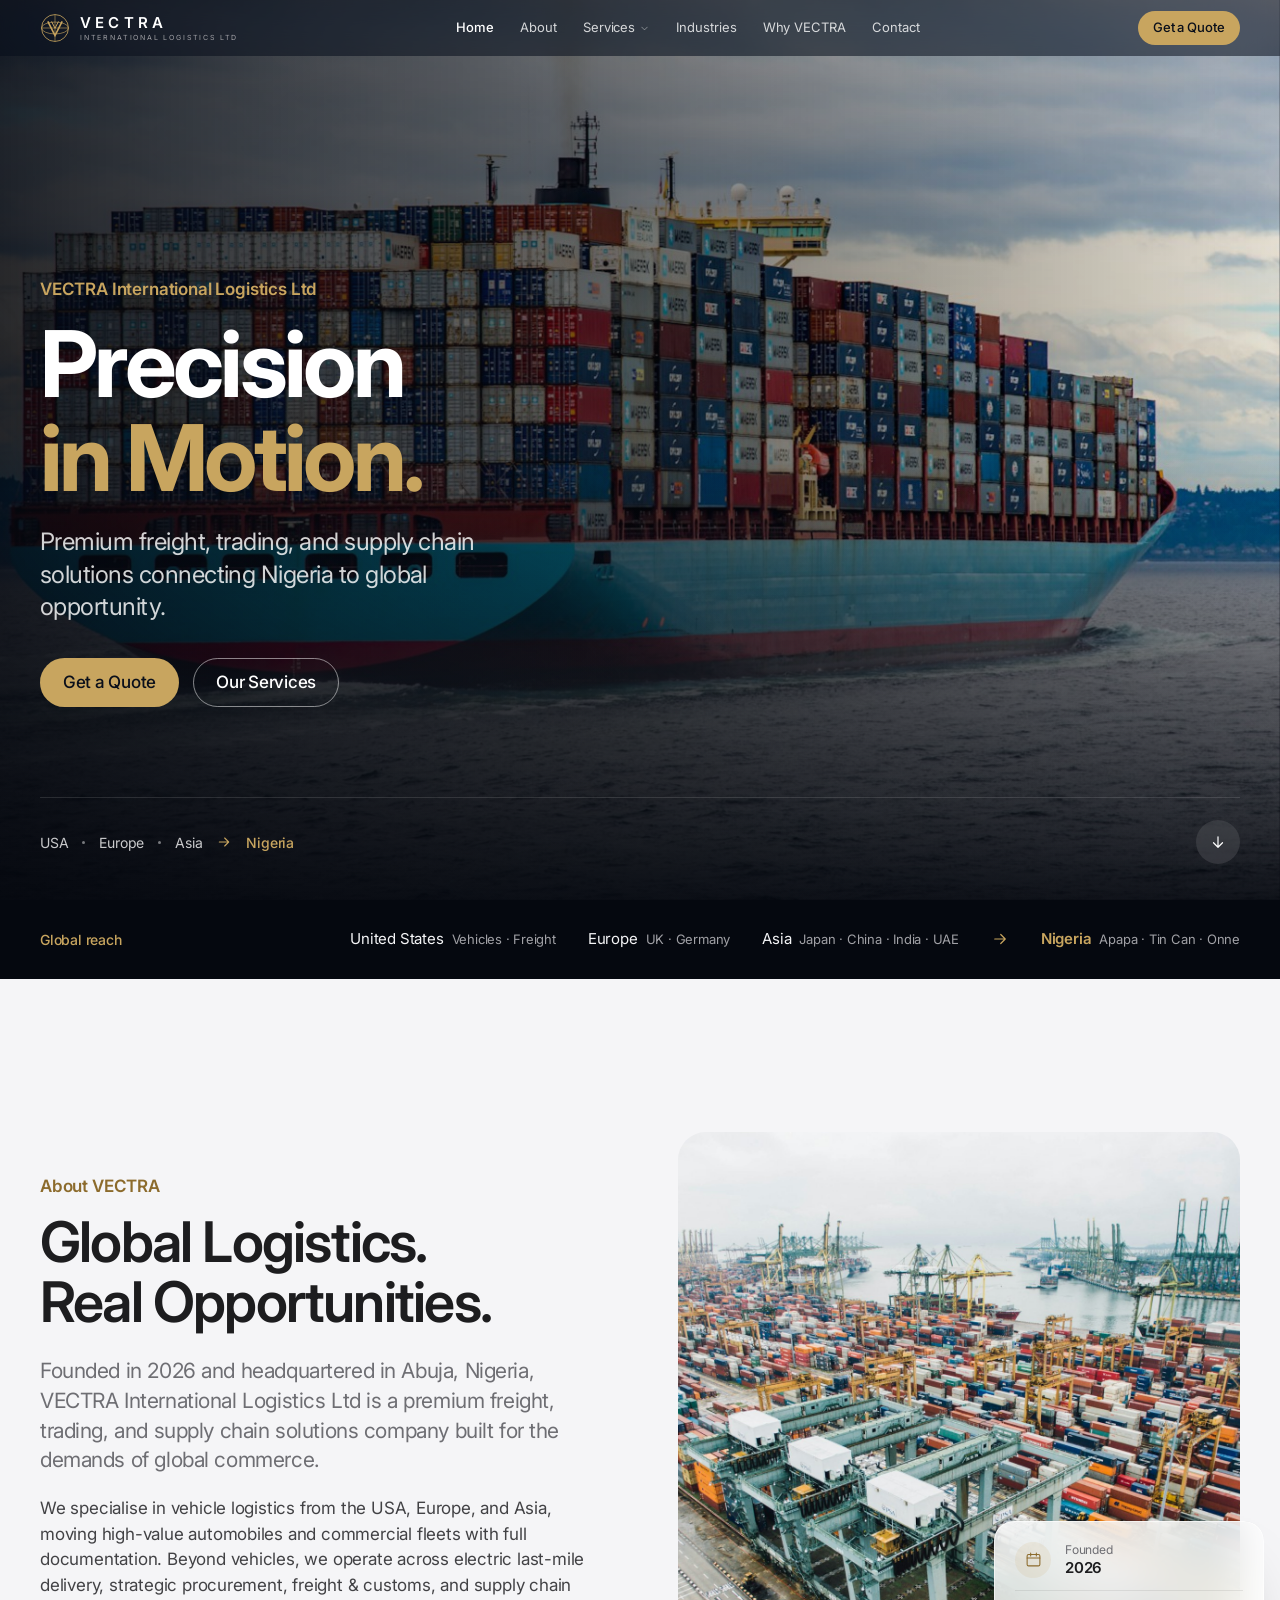
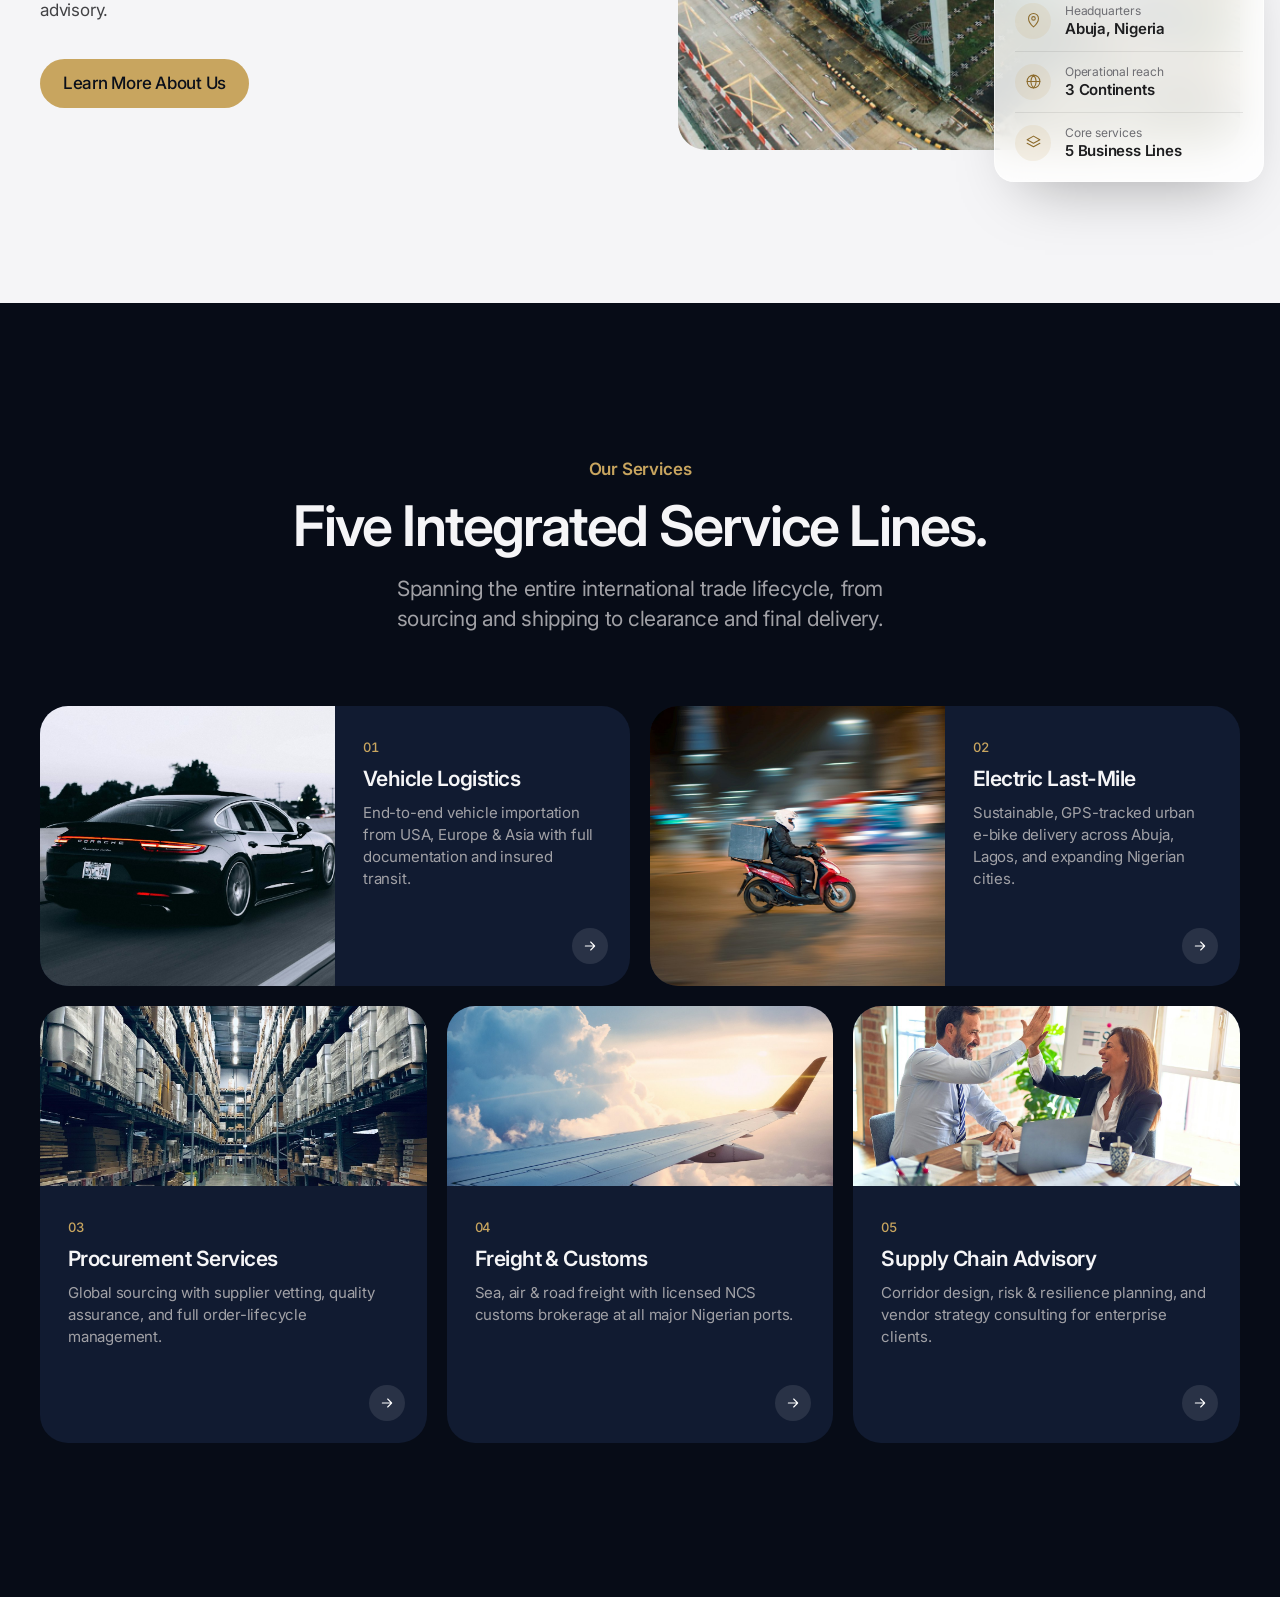
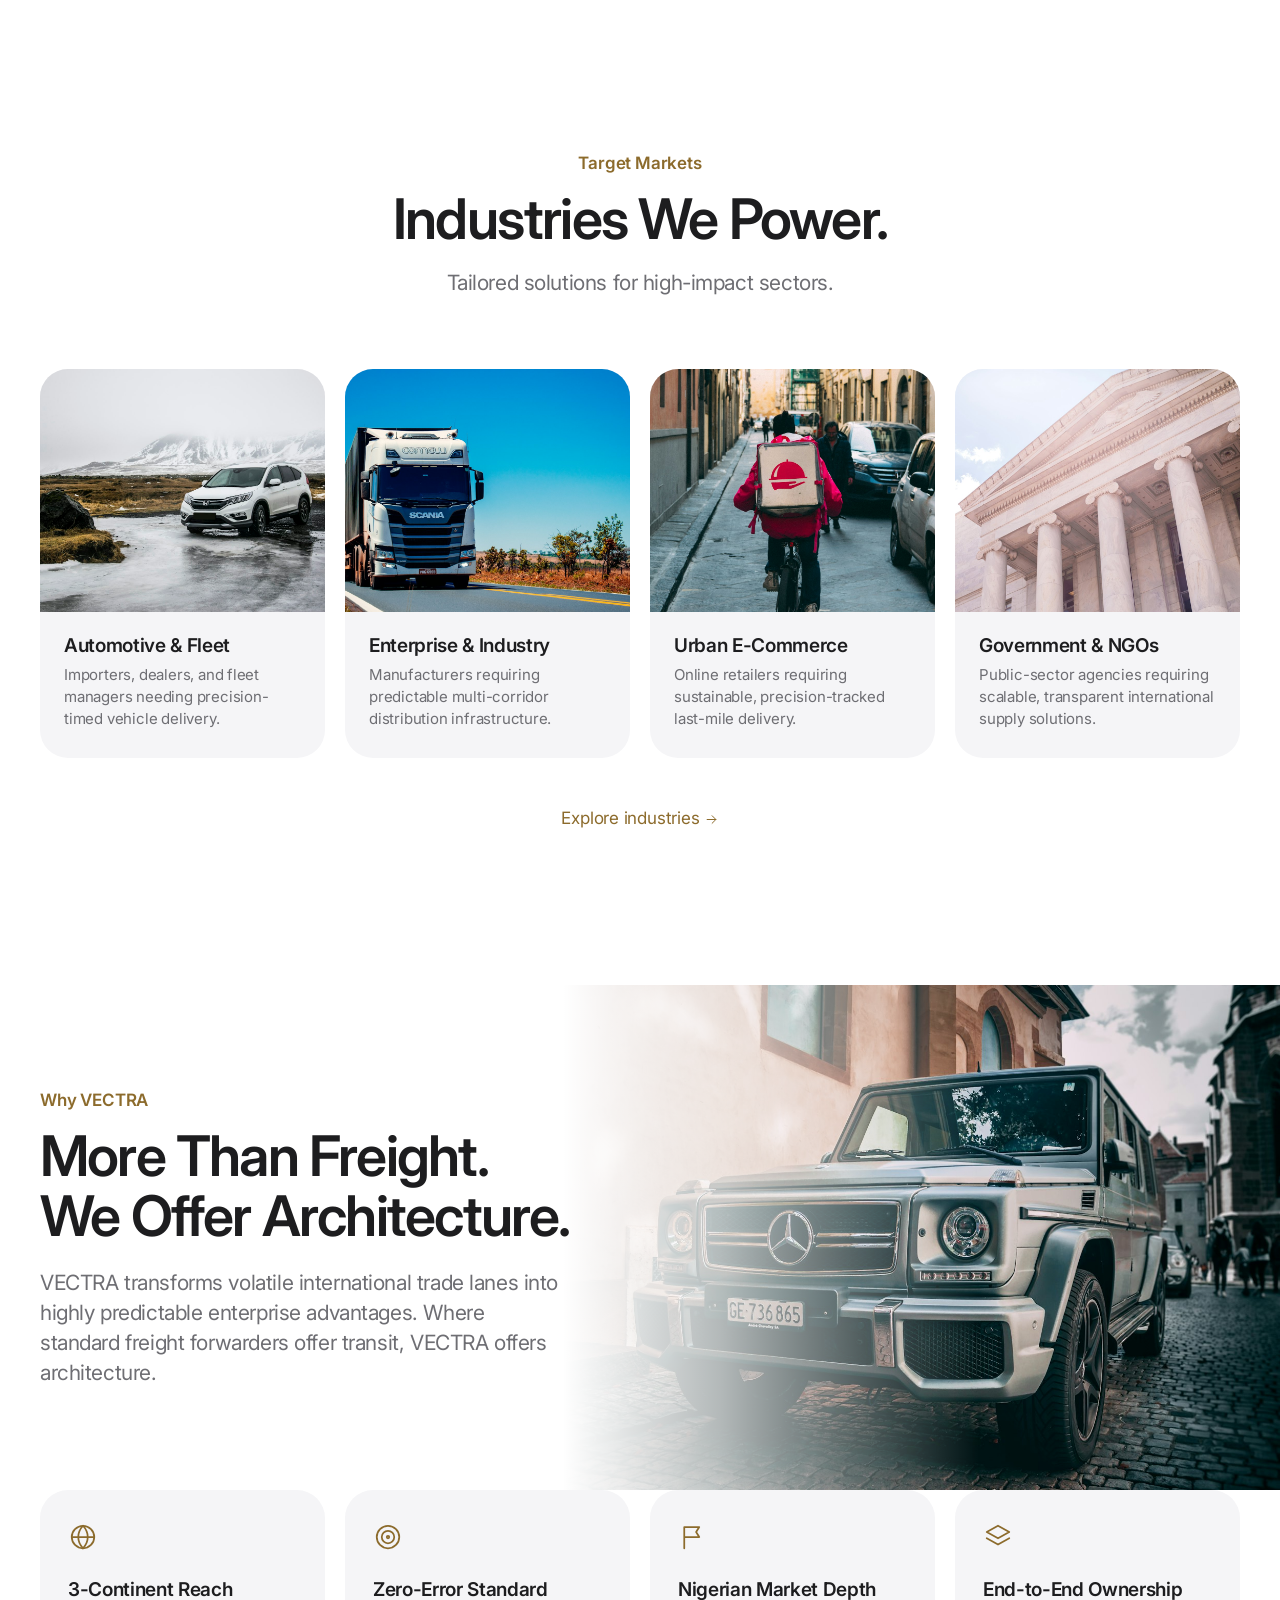
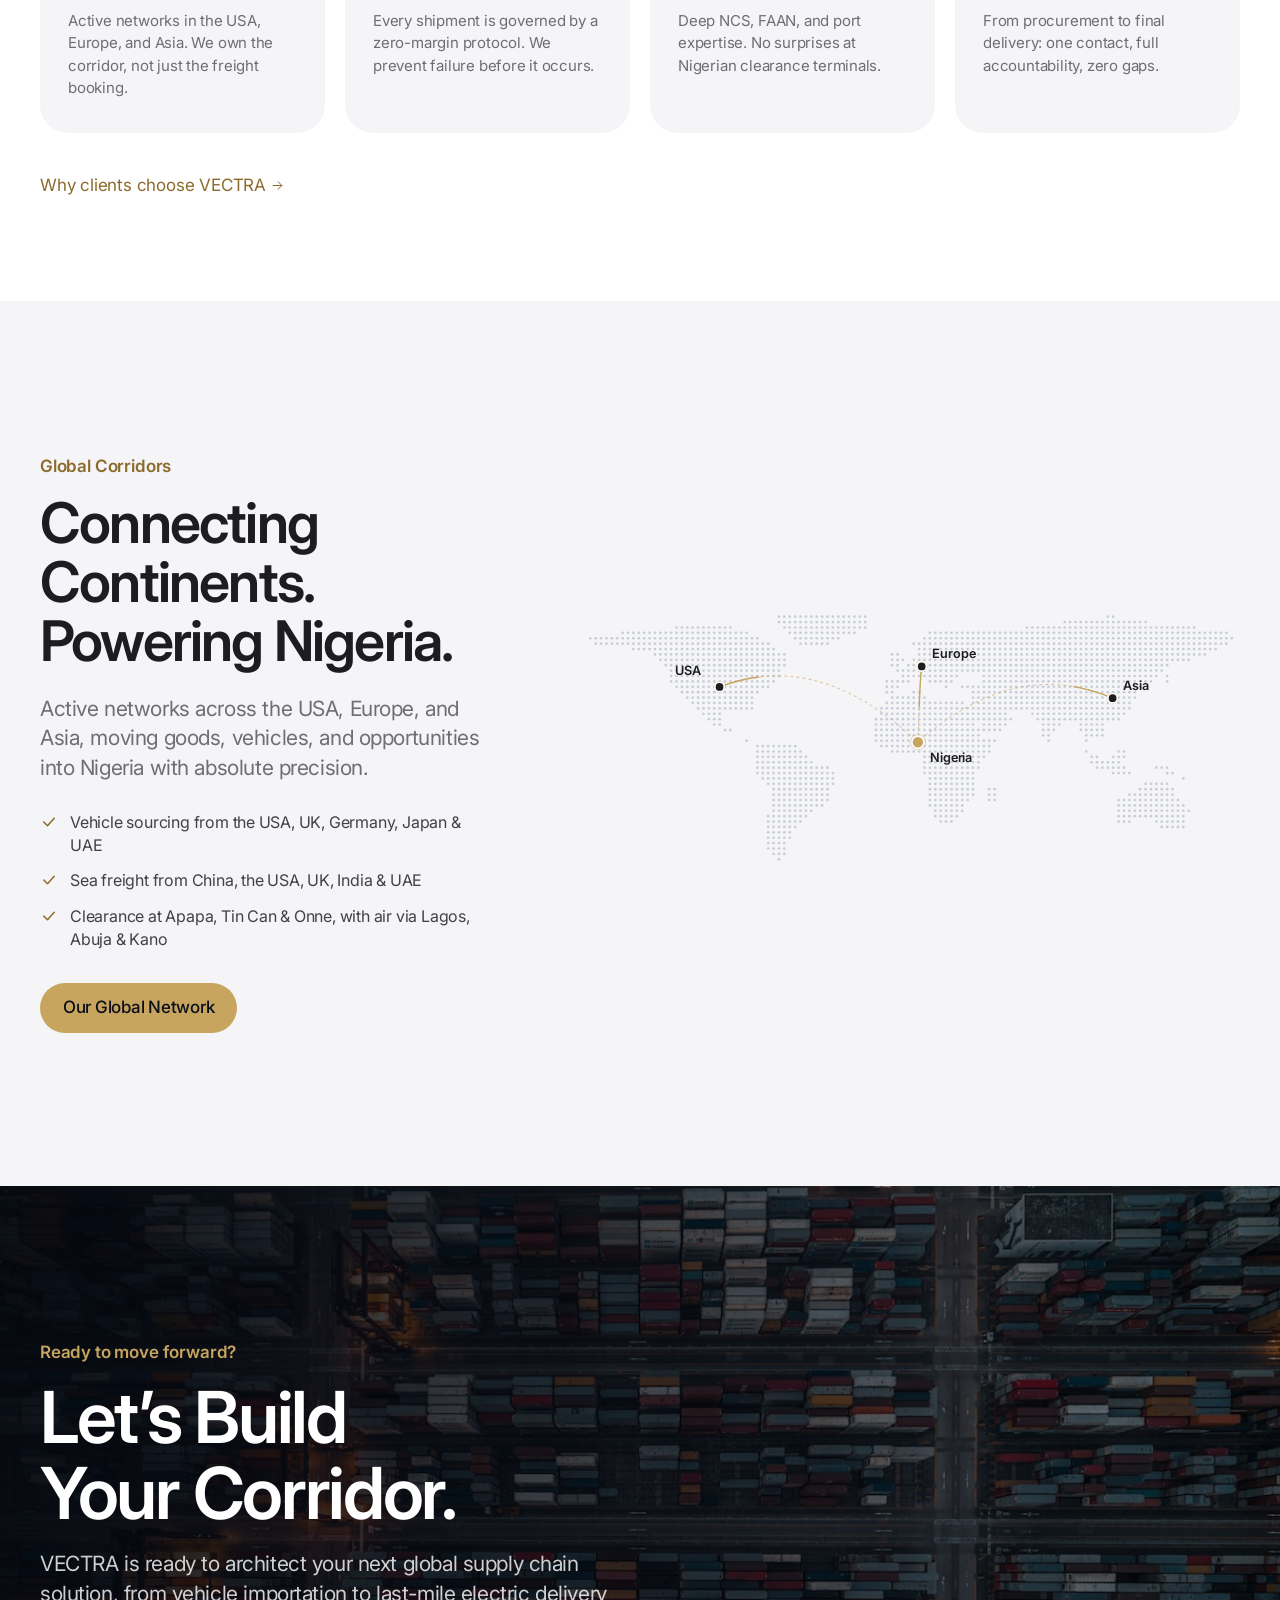
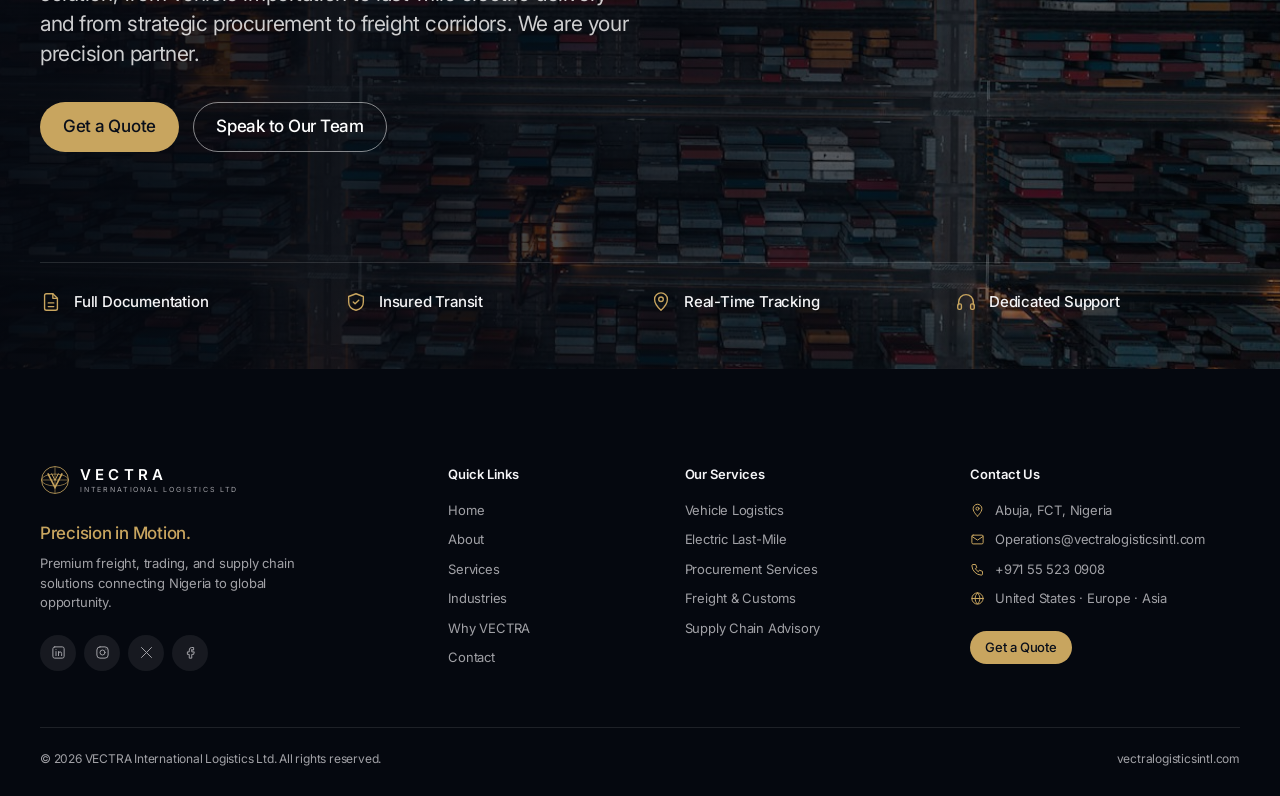
==== commit f498426f: "Update contact email and phone number Co-Authored-By: Claude Opus 5.5 <noreply@anthropic.com>" ====
--- a/index.html
+++ b/index.html
@@ -240,7 +240,7 @@
       <p class="lead">VECTRA is ready to architect your next global supply chain solution, from vehicle importation to last-mile electric delivery and from strategic procurement to freight corridors. We are your precision partner.</p>
       <div class="btn-row">
         <a class="btn btn--gold" href="contact.html">Get a Quote <svg viewBox="0 0 24 24" fill="none" stroke="currentColor" stroke-width="1.6" stroke-linecap="round" stroke-linejoin="round" aria-hidden="true"><path d="M5 12h14M13 6l6 6-6 6"/></svg></a>
-        <a class="btn btn--ghost" href="mailto:info@vectralogisticsintl.com">Speak to Our Team</a>
+        <a class="btn btn--ghost" href="mailto:Operations@vectralogisticsintl.com">Speak to Our Team</a>
       </div>
     </div>
     <ul class="assurances">
@@ -268,9 +268,8 @@
         <h4>Contact Us</h4>
         <ul class="contact-list">
           <li><svg viewBox="0 0 24 24" fill="none" stroke="currentColor" stroke-width="1.6" stroke-linecap="round" stroke-linejoin="round" aria-hidden="true"><path d="M12 21s-7-6.2-7-12a7 7 0 0 1 14 0c0 5.8-7 12-7 12z"/><circle cx="12" cy="9" r="2.5"/></svg><span>Abuja, FCT, Nigeria</span></li>
-          <li><svg viewBox="0 0 24 24" fill="none" stroke="currentColor" stroke-width="1.6" stroke-linecap="round" stroke-linejoin="round" aria-hidden="true"><rect x="3" y="5" width="18" height="14" rx="2"/><path d="M3 7l9 6 9-6"/></svg><a href="mailto:info@vectralogisticsintl.com">info@vectralogisticsintl.com</a></li>
-          <!-- TODO: replace placeholder phone number -->
-          <li><svg viewBox="0 0 24 24" fill="none" stroke="currentColor" stroke-width="1.6" stroke-linecap="round" stroke-linejoin="round" aria-hidden="true"><path d="M5 4h4l2 5-2.5 1.5a11 11 0 0 0 5 5L15 13l5 2v4a2 2 0 0 1-2 2A16 16 0 0 1 3 6a2 2 0 0 1 2-2"/></svg><a href="tel:+2348000000000">+234 800 000 0000</a></li>
+          <li><svg viewBox="0 0 24 24" fill="none" stroke="currentColor" stroke-width="1.6" stroke-linecap="round" stroke-linejoin="round" aria-hidden="true"><rect x="3" y="5" width="18" height="14" rx="2"/><path d="M3 7l9 6 9-6"/></svg><a href="mailto:Operations@vectralogisticsintl.com">Operations@vectralogisticsintl.com</a></li>
+          <li><svg viewBox="0 0 24 24" fill="none" stroke="currentColor" stroke-width="1.6" stroke-linecap="round" stroke-linejoin="round" aria-hidden="true"><path d="M5 4h4l2 5-2.5 1.5a11 11 0 0 0 5 5L15 13l5 2v4a2 2 0 0 1-2 2A16 16 0 0 1 3 6a2 2 0 0 1 2-2"/></svg><a href="tel:+971555230908">+971 55 523 0908</a></li>
           <li><svg viewBox="0 0 24 24" fill="none" stroke="currentColor" stroke-width="1.6" stroke-linecap="round" stroke-linejoin="round" aria-hidden="true"><circle cx="12" cy="12" r="9"/><path d="M3 12h18M12 3c2.5 2.7 3.8 5.7 3.8 9s-1.3 6.3-3.8 9c-2.5-2.7-3.8-5.7-3.8-9S9.5 5.7 12 3z"/></svg><span>United States · Europe · Asia</span></li>
         </ul>
         <a class="btn btn--gold btn--sm" href="contact.html">Get a Quote <svg viewBox="0 0 24 24" fill="none" stroke="currentColor" stroke-width="1.6" stroke-linecap="round" stroke-linejoin="round" aria-hidden="true"><path d="M5 12h14M13 6l6 6-6 6"/></svg></a>
